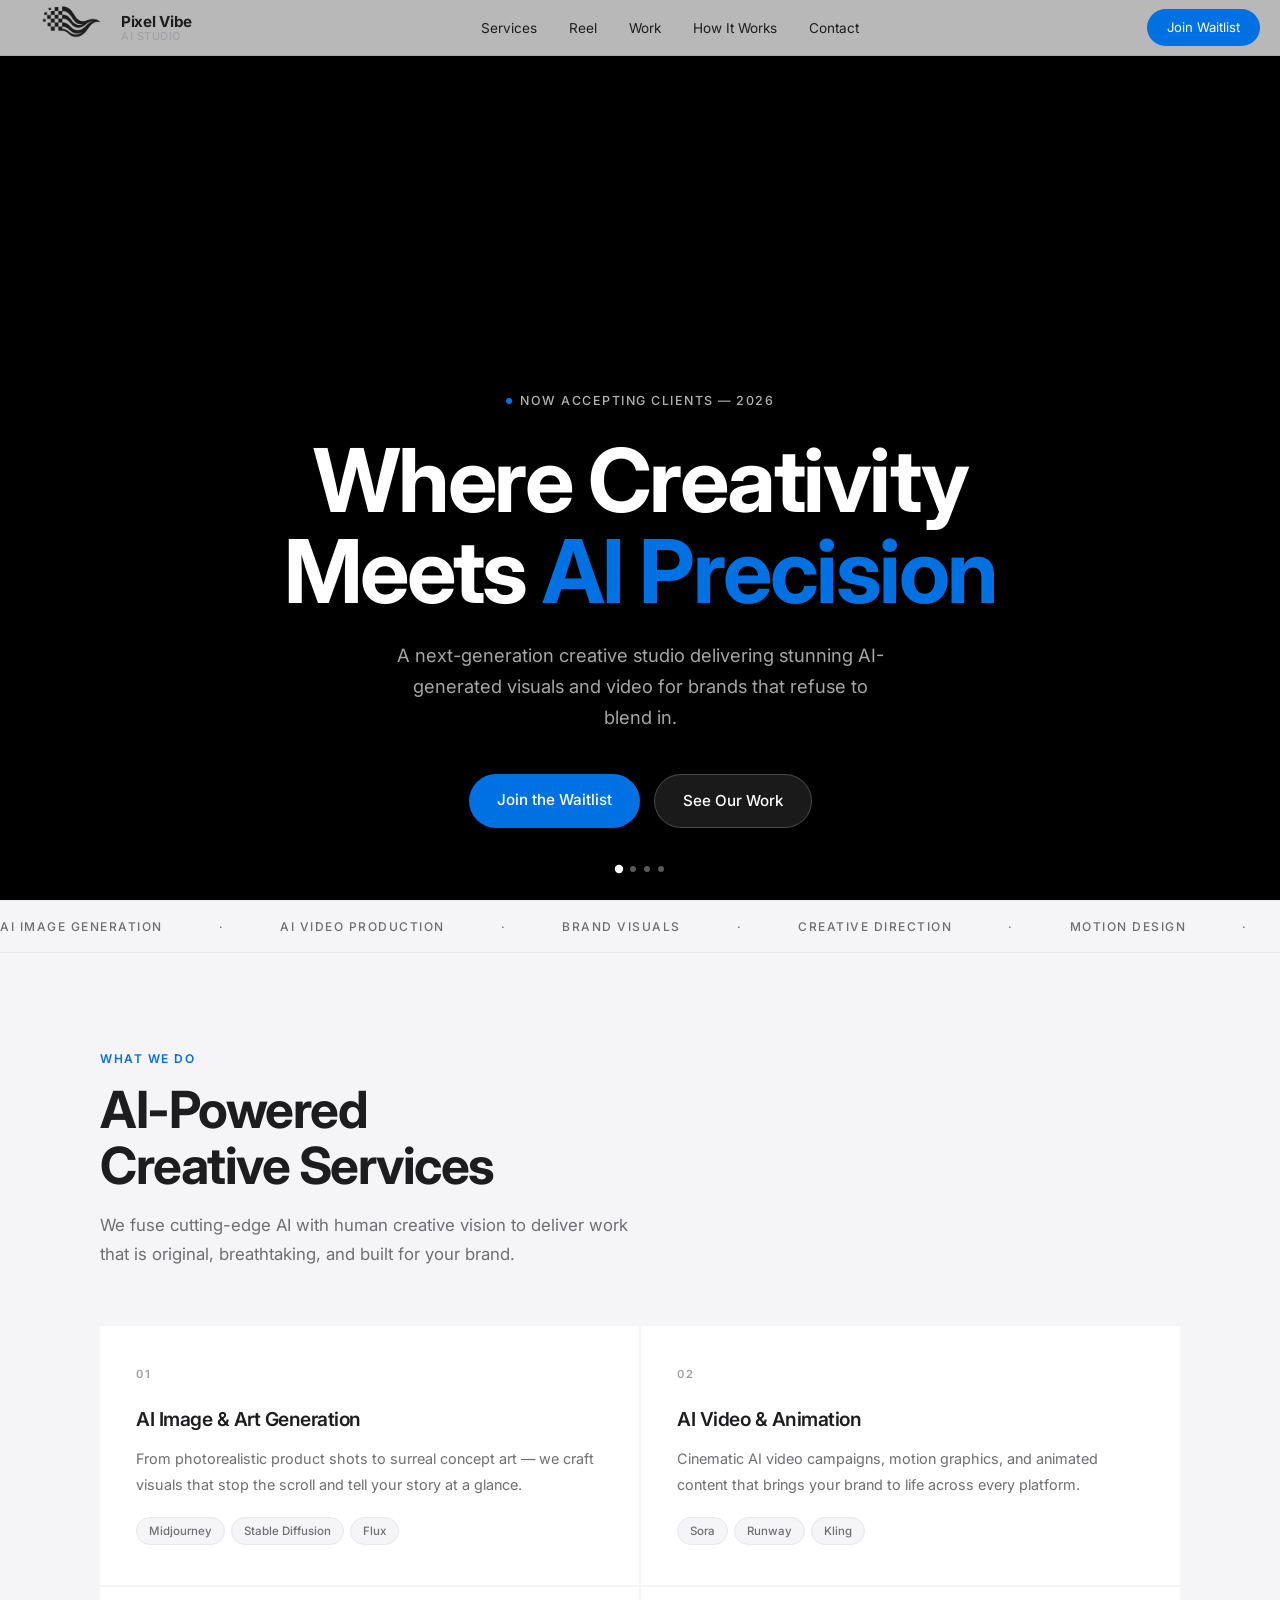
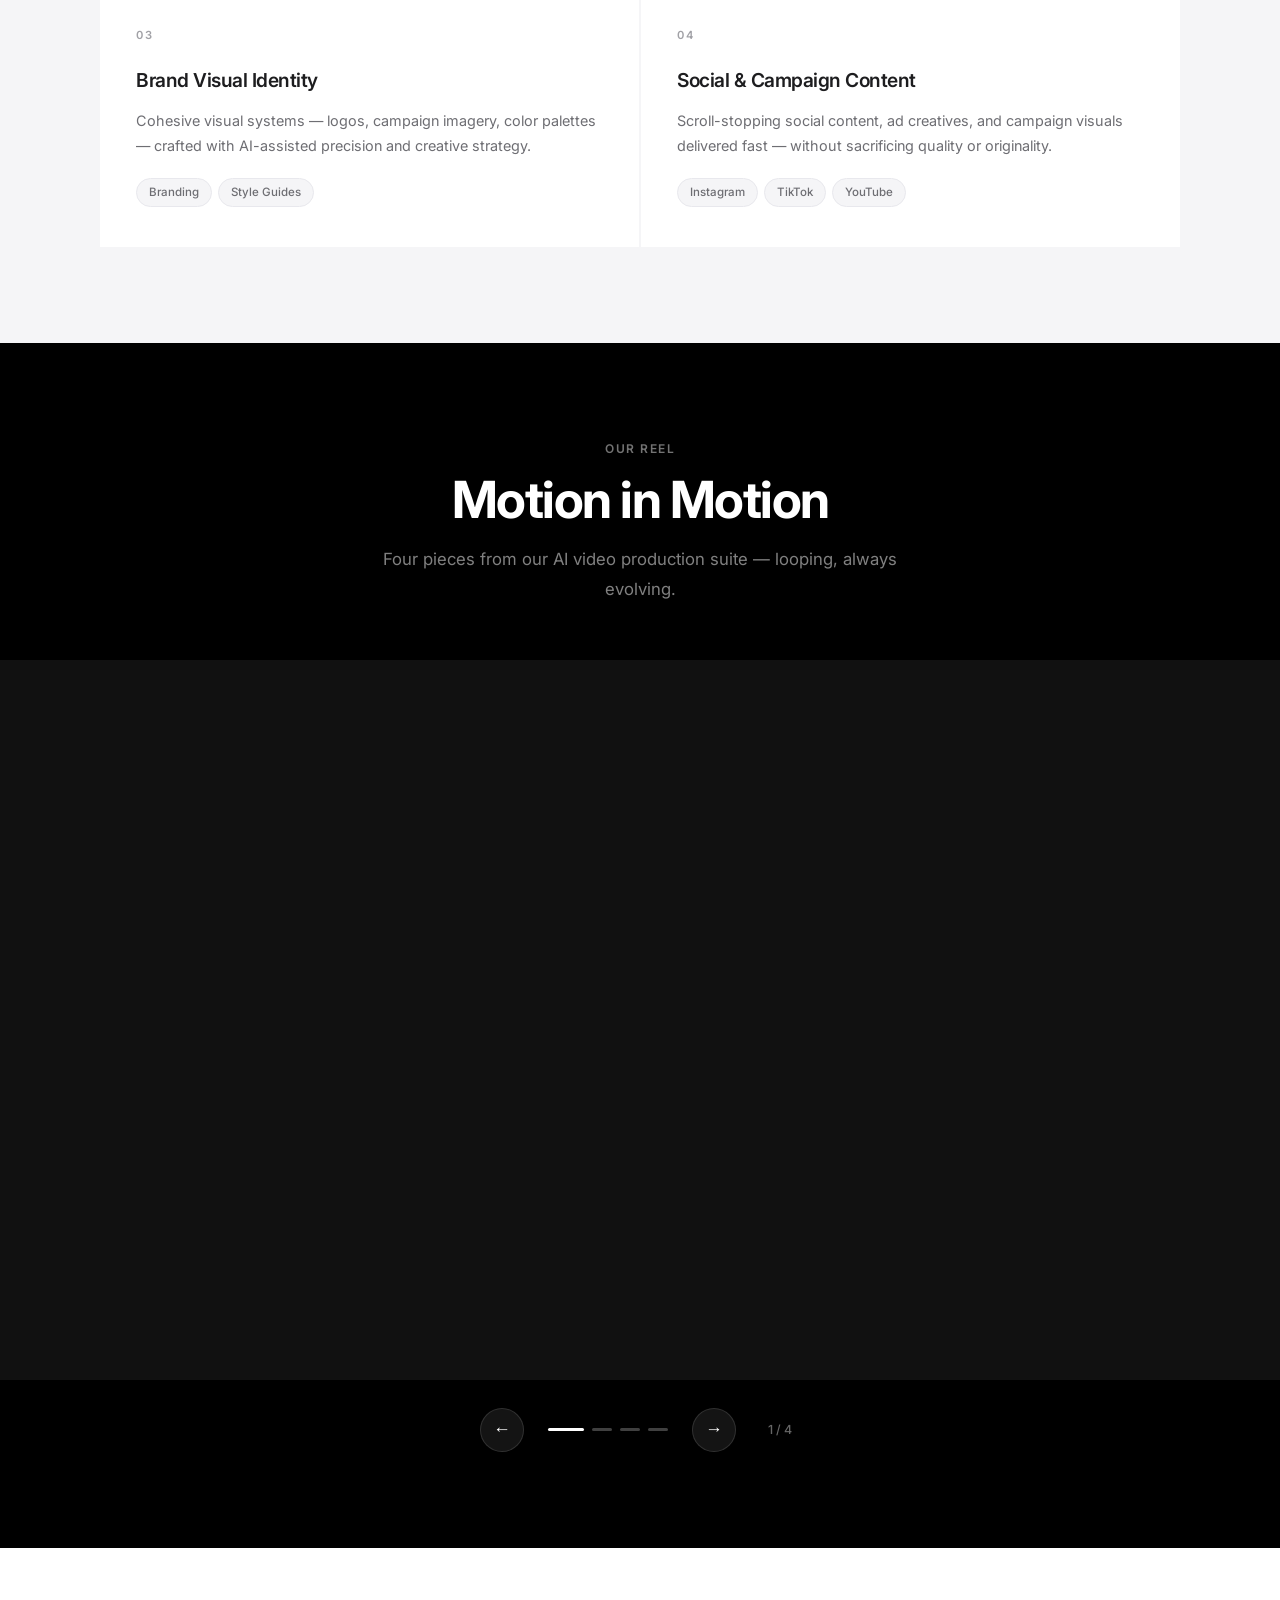
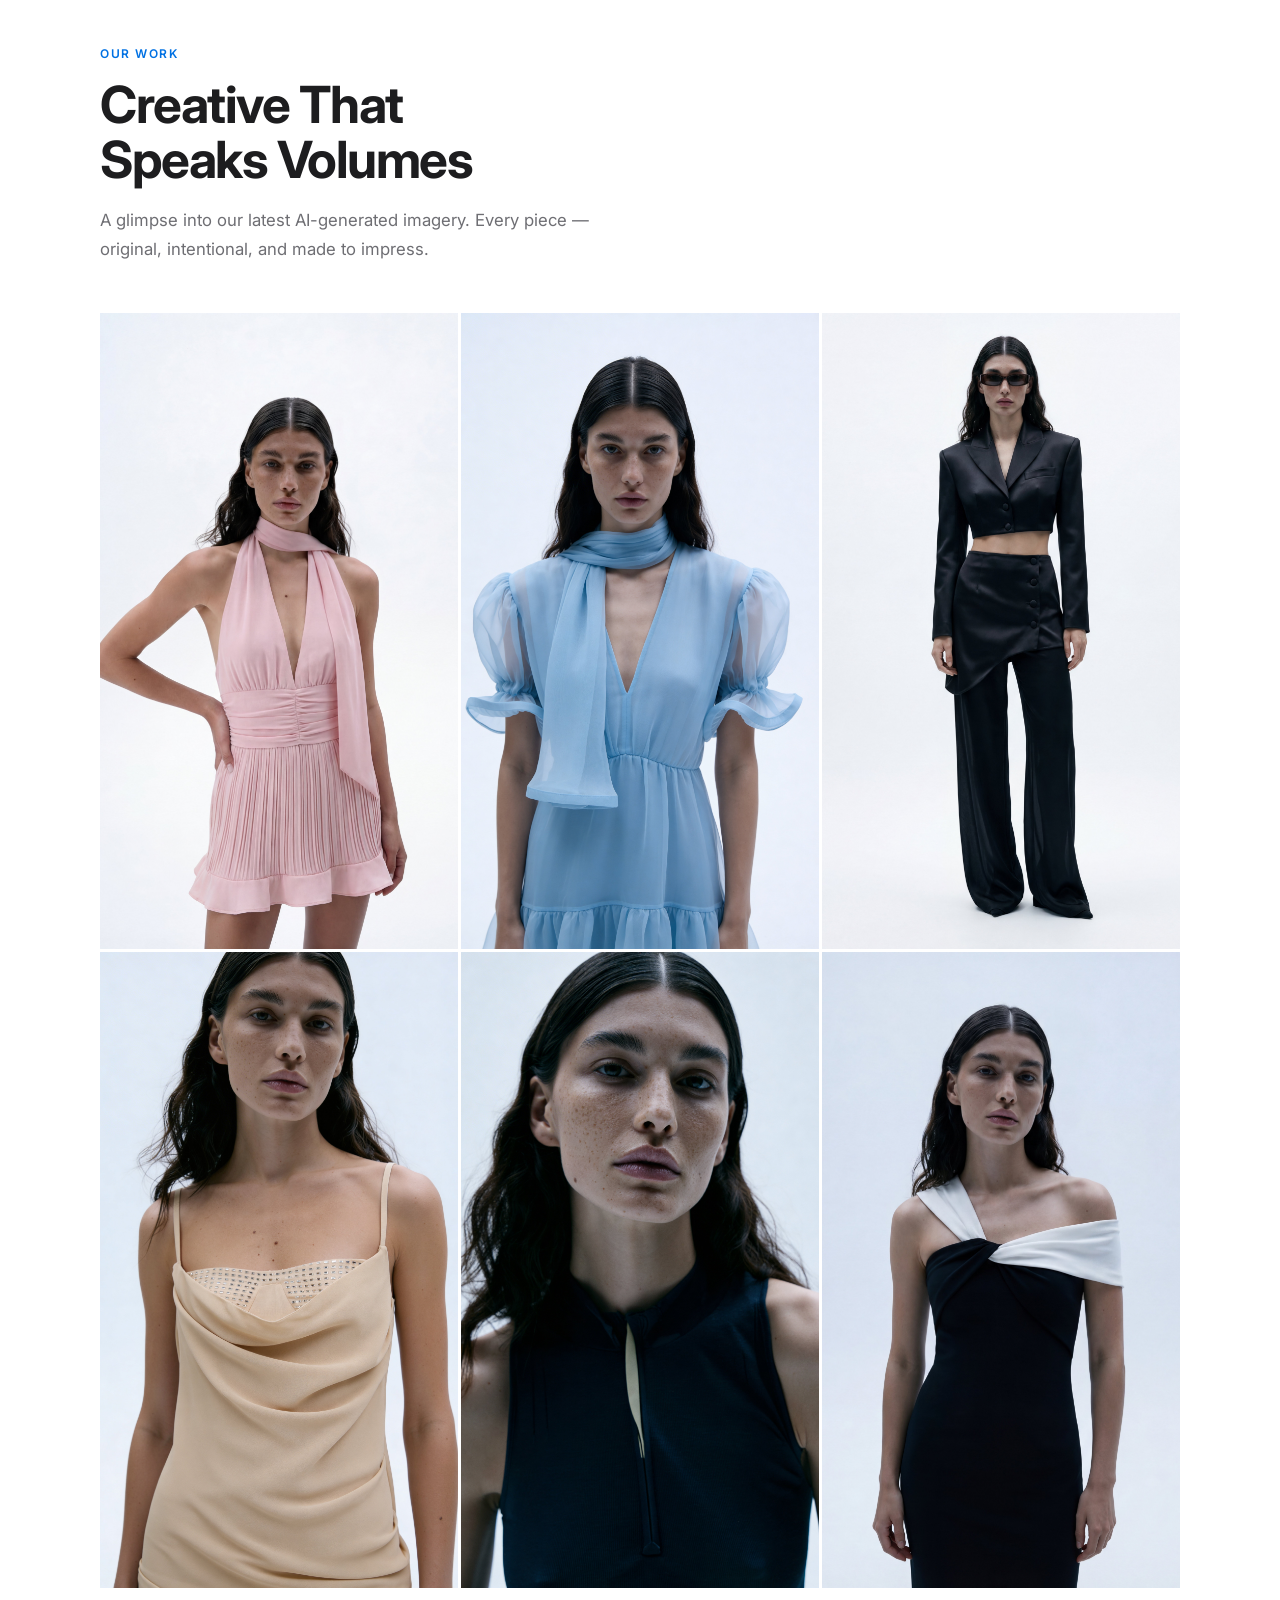
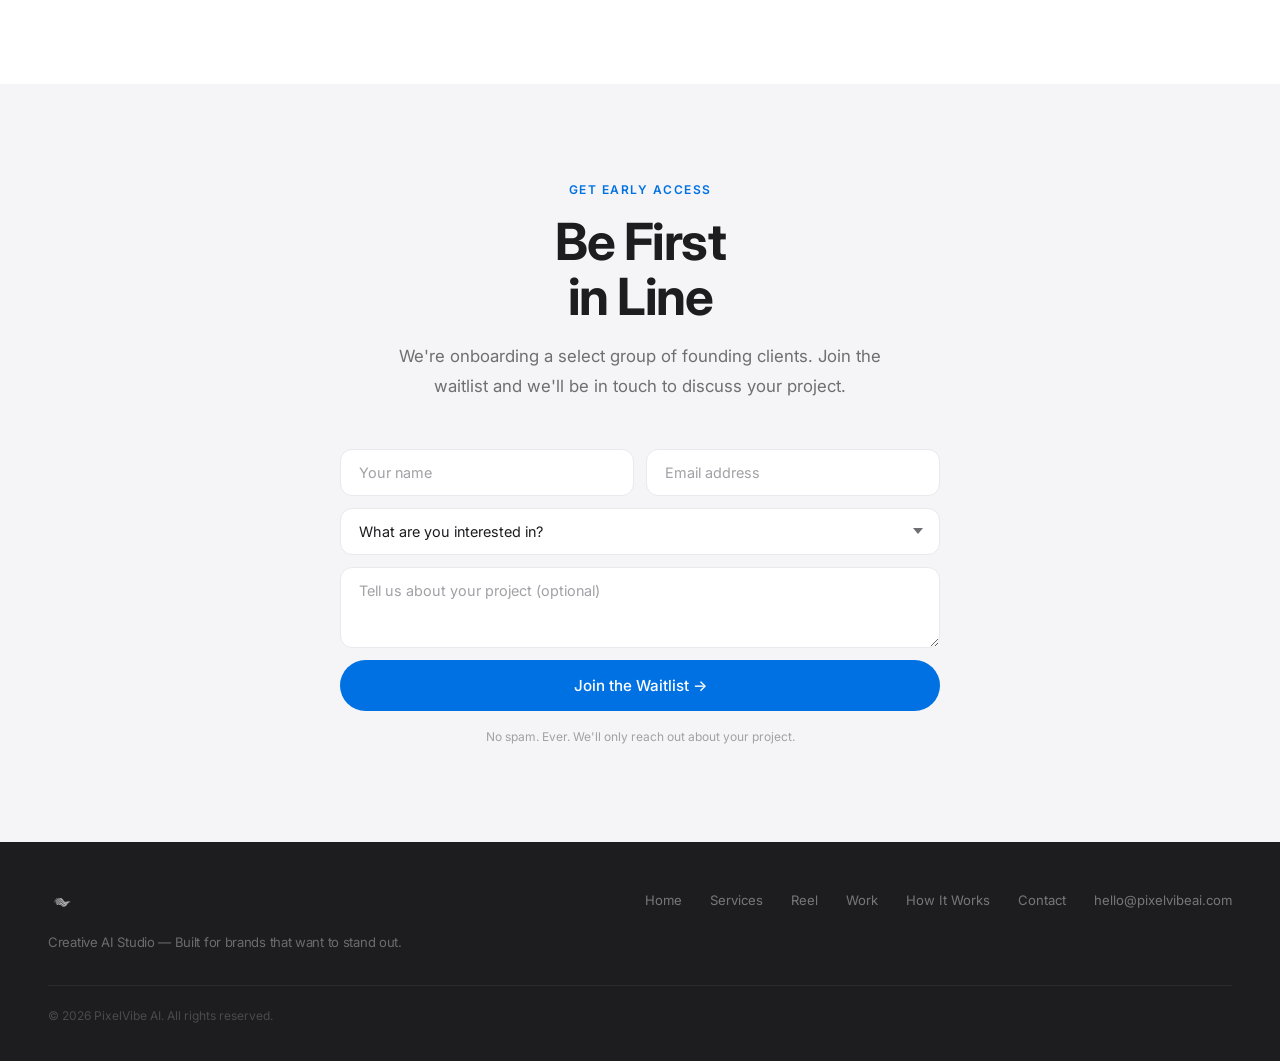
==== index.html @ 1d0b80ac "big update" ====
<!DOCTYPE html>
<html lang="en">

<head>
  <meta charset="UTF-8" />
  <meta name="viewport" content="width=device-width, initial-scale=1.0" />
  <title>PixelVibe AI — Creative AI Studio</title>
  <meta name="description"
    content="PixelVibe AI is a creative studio crafting stunning AI-generated images, art, and video for brands that want to stand out." />
  <link rel="preconnect" href="https://fonts.googleapis.com" />
  <link
    href="https://fonts.googleapis.com/css2?family=Inter:ital,opsz,wght@0,14..32,100..900;1,14..32,100..900&display=swap"
    rel="stylesheet" />
  <link rel="stylesheet" href="style.css" />
</head>

<body>

  <!-- ─── NAV ─── -->
  <nav>
    <a href="index.html" class="nav-logo">
      <img src="assets/logoPixel2.png" alt="PixelVibe AI" class="nav-logo-img" />
      <div class="nav-logo-text">
        <span class="nav-logo-name">Pixel Vibe</span>
        <span class="nav-logo-sub">AI Studio</span>
      </div>
    </a>
    <ul class="nav-links">
      <li><a href="#services">Services</a></li>
      <li><a href="#reel">Reel</a></li>
      <li><a href="#gallery">Work</a></li>
      <li><a href="workflow.html">How It Works</a></li>
      <li><a href="#contact">Contact</a></li>
    </ul>
    <a href="#contact" class="nav-cta">Join Waitlist</a>
  </nav>

  <!-- ─── HERO with video carousel ─── -->
  <section id="hero">
    <div class="hero-carousel" id="heroCarousel">
      <div class="hc-slide active" data-index="0">
        <video autoplay muted loop playsinline>
          <source src="assets/hero-bg.mp4" type="video/mp4">
        </video>
      </div>
      <div class="hc-slide" data-index="1">
        <video muted loop playsinline>
          <source src="assets/v2.mp4" type="video/mp4">
        </video>
      </div>
      <div class="hc-slide" data-index="2">
        <video muted loop playsinline>
          <source src="assets/v3.mp4" type="video/mp4">
        </video>
      </div>
      <div class="hc-slide" data-index="3">
        <video muted loop playsinline>
          <source src="assets/v4.mp4" type="video/mp4">
        </video>
      </div>
    </div>
    <div class="hero-overlay"></div>

    <div class="hero-content">
      <div class="hero-eyebrow">
        <span class="dot"></span>
        Now Accepting Clients — 2026
      </div>
      <h1>Where Creativity<br>Meets <span class="accent">AI Precision</span></h1>
      <p class="hero-sub">
        A next-generation creative studio delivering
        stunning AI-generated visuals and video for brands
        that refuse to blend in.
      </p>
      <div class="hero-actions">
        <a href="#contact" class="btn-primary">Join the Waitlist</a>
        <a href="#gallery" class="btn-ghost-white">See Our Work</a>
      </div>
    </div>

    <div class="hero-dots" id="heroDots">
      <div class="hero-dot active" data-slide="0"></div>
      <div class="hero-dot" data-slide="1"></div>
      <div class="hero-dot" data-slide="2"></div>
      <div class="hero-dot" data-slide="3"></div>
    </div>
  </section>

  <!-- ─── MARQUEE ─── -->
  <div class="marquee-wrap">
    <div class="marquee-track">
      <span class="marquee-item">AI Image Generation</span>
      <span class="marquee-item">·</span>
      <span class="marquee-item">AI Video Production</span>
      <span class="marquee-item">·</span>
      <span class="marquee-item">Brand Visuals</span>
      <span class="marquee-item">·</span>
      <span class="marquee-item">Creative Direction</span>
      <span class="marquee-item">·</span>
      <span class="marquee-item">Motion Design</span>
      <span class="marquee-item">·</span>
      <span class="marquee-item">Art Direction</span>
      <span class="marquee-item">·</span>
      <span class="marquee-item">Concept Art</span>
      <span class="marquee-item">·</span>
      <span class="marquee-item">Product Renders</span>
      <span class="marquee-item">·</span>
      <!-- duplicate for seamless loop -->
      <span class="marquee-item">AI Image Generation</span>
      <span class="marquee-item">·</span>
      <span class="marquee-item">AI Video Production</span>
      <span class="marquee-item">·</span>
      <span class="marquee-item">Brand Visuals</span>
      <span class="marquee-item">·</span>
      <span class="marquee-item">Creative Direction</span>
      <span class="marquee-item">·</span>
      <span class="marquee-item">Motion Design</span>
      <span class="marquee-item">·</span>
      <span class="marquee-item">Art Direction</span>
      <span class="marquee-item">·</span>
      <span class="marquee-item">Concept Art</span>
      <span class="marquee-item">·</span>
      <span class="marquee-item">Product Renders</span>
      <span class="marquee-item">·</span>
    </div>
  </div>

  <!-- ─── SERVICES ─── -->
  <section id="services">
    <div class="container">
      <div class="services-header fade-up">
        <span class="section-eyebrow">What We Do</span>
        <h2 class="section-title">AI-Powered<br>Creative Services</h2>
        <p class="section-sub">
          We fuse cutting-edge AI with human creative vision to deliver
          work that is original, breathtaking, and built for your brand.
        </p>
      </div>

      <div class="services-grid">
        <div class="service-card fade-up">
          <span class="service-num">01</span>
          <h3>AI Image &amp; Art Generation</h3>
          <p>From photorealistic product shots to surreal concept art — we craft visuals that stop the scroll and tell
            your story at a glance.</p>
          <div class="service-tools">
            <span class="service-tool-tag">Midjourney</span>
            <span class="service-tool-tag">Stable Diffusion</span>
            <span class="service-tool-tag">Flux</span>
          </div>
        </div>

        <div class="service-card fade-up">
          <span class="service-num">02</span>
          <h3>AI Video &amp; Animation</h3>
          <p>Cinematic AI video campaigns, motion graphics, and animated content that brings your brand to life across
            every platform.</p>
          <div class="service-tools">
            <span class="service-tool-tag">Sora</span>
            <span class="service-tool-tag">Runway</span>
            <span class="service-tool-tag">Kling</span>
          </div>
        </div>

        <div class="service-card fade-up">
          <span class="service-num">03</span>
          <h3>Brand Visual Identity</h3>
          <p>Cohesive visual systems — logos, campaign imagery, color palettes — crafted with AI-assisted precision and
            creative strategy.</p>
          <div class="service-tools">
            <span class="service-tool-tag">Branding</span>
            <span class="service-tool-tag">Style Guides</span>
          </div>
        </div>

        <div class="service-card fade-up">
          <span class="service-num">04</span>
          <h3>Social &amp; Campaign Content</h3>
          <p>Scroll-stopping social content, ad creatives, and campaign visuals delivered fast — without sacrificing
            quality or originality.</p>
          <div class="service-tools">
            <span class="service-tool-tag">Instagram</span>
            <span class="service-tool-tag">TikTok</span>
            <span class="service-tool-tag">YouTube</span>
          </div>
        </div>
      </div>
    </div>
  </section>

  <!-- ─── VIDEO REEL CAROUSEL ─── -->
  <section id="reel">
    <div class="reel-header fade-up">
      <span class="section-eyebrow" style="color:rgba(255,255,255,0.45);">Our Reel</span>
      <h2 class="section-title">Motion in Motion</h2>
      <p class="section-sub">Four pieces from our AI video production suite — looping, always evolving.</p>
    </div>

    <div class="reel-carousel" id="reelCarousel">
      <div class="reel-slide active" data-index="0">
        <video id="rv0" autoplay muted loop playsinline>
          <source src="assets/hero-bg.mp4" type="video/mp4">
        </video>
      </div>
      <div class="reel-slide" data-index="1">
        <video id="rv1" muted loop playsinline>
          <source src="assets/v2.mp4" type="video/mp4">
        </video>
      </div>
      <div class="reel-slide" data-index="2">
        <video id="rv2" muted loop playsinline>
          <source src="assets/v3.mp4" type="video/mp4">
        </video>
      </div>
      <div class="reel-slide" data-index="3">
        <video id="rv3" muted loop playsinline>
          <source src="assets/v4.mp4" type="video/mp4">
        </video>
      </div>
    </div>

    <div class="reel-controls">
      <button class="reel-btn" id="reelPrev" aria-label="Previous">&#8592;</button>
      <div class="reel-dots" id="reelDots">
        <div class="reel-dot active" data-slide="0"></div>
        <div class="reel-dot" data-slide="1"></div>
        <div class="reel-dot" data-slide="2"></div>
        <div class="reel-dot" data-slide="3"></div>
      </div>
      <button class="reel-btn" id="reelNext" aria-label="Next">&#8594;</button>
      <span class="reel-counter" id="reelCounter">1 / 4</span>
    </div>
  </section>

  <!-- ─── GALLERY ─── -->
  <section id="gallery">
    <div class="container">
      <div class="gallery-header fade-up">
        <span class="section-eyebrow">Our Work</span>
        <h2 class="section-title">Creative That<br>Speaks Volumes</h2>
        <p class="section-sub">
          A glimpse into our latest AI-generated imagery. Every piece —
          original, intentional, and made to impress.
        </p>
      </div>

      <div class="gallery-grid">
        <div class="gallery-item fade-up" onclick="openLightbox('assets/m11.jpg')">
          <img src="assets/m11.jpg" alt="AI Generated Visual 1" loading="lazy" />
          <div class="gallery-item-overlay">
            <span class="gallery-item-label">AI Visual — Series I</span>
          </div>
        </div>
        <div class="gallery-item fade-up" onclick="openLightbox('assets/m21.jpg')">
          <img src="assets/m21.jpg" alt="AI Generated Visual 2" loading="lazy" />
          <div class="gallery-item-overlay">
            <span class="gallery-item-label">AI Visual — Series II</span>
          </div>
        </div>
        <div class="gallery-item fade-up" onclick="openLightbox('assets/m31.jpg')">
          <img src="assets/m31.jpg" alt="AI Generated Visual 3" loading="lazy" />
          <div class="gallery-item-overlay">
            <span class="gallery-item-label">AI Visual — Series III</span>
          </div>
        </div>
        <div class="gallery-item fade-up" onclick="openLightbox('assets/m41.jpg')">
          <img src="assets/m41.jpg" alt="AI Generated Visual 4" loading="lazy" />
          <div class="gallery-item-overlay">
            <span class="gallery-item-label">AI Visual — Series IV</span>
          </div>
        </div>
        <div class="gallery-item fade-up" onclick="openLightbox('assets/m51.jpg')">
          <img src="assets/m51.jpg" alt="AI Generated Visual 5" loading="lazy" />
          <div class="gallery-item-overlay">
            <span class="gallery-item-label">AI Visual — Series V</span>
          </div>
        </div>
        <div class="gallery-item fade-up" onclick="openLightbox('assets/m61.jpg')">
          <img src="assets/m61.jpg" alt="AI Generated Visual 6" loading="lazy" />
          <div class="gallery-item-overlay">
            <span class="gallery-item-label">AI Visual — Series VI</span>
          </div>
        </div>
      </div>
    </div>
  </section>

  <!-- ─── CONTACT ─── -->
  <section id="contact">
    <div class="container">
      <div class="contact-inner">
        <span class="section-eyebrow">Get Early Access</span>
        <h2 class="section-title">Be First<br>in Line</h2>
        <p class="section-sub">
          We're onboarding a select group of founding clients.
          Join the waitlist and we'll be in touch to discuss your project.
        </p>

        <form class="waitlist-form" id="waitlistForm" action="https://formspree.io/f/xgolbykl" method="POST">
          <!-- Honeypot spam protection — hidden from real users -->
          <input type="text" name="_gotcha" style="display:none" tabindex="-1" autocomplete="off" />
          <div class="form-row">
            <input class="form-field" type="text" name="name" placeholder="Your name" required />
            <input class="form-field" type="email" name="email" placeholder="Email address" required />
          </div>
          <select class="form-field form-select" name="service">
            <option value="" disabled selected>What are you interested in?</option>
            <option value="images">AI Image &amp; Art Generation</option>
            <option value="video">AI Video &amp; Animation</option>
            <option value="branding">Brand Visual Identity</option>
            <option value="social">Social &amp; Campaign Content</option>
            <option value="all">All of the above</option>
          </select>
          <textarea class="form-field" name="message" rows="3"
            placeholder="Tell us about your project (optional)"></textarea>
          <button type="submit" class="btn-submit" id="submitBtn">Join the Waitlist →</button>
          <p class="form-note">No spam. Ever. We'll only reach out about your project.</p>
        </form>

        <div class="success-msg" id="successMsg">
          You're on the list. We'll be in touch very soon.
        </div>
      </div>
    </div>
  </section>

  <!-- ─── FOOTER ─── -->
  <footer>
    <div class="footer-top">
      <div class="footer-brand">
        <img src="assets/logoPixel2.png" alt="PixelVibe AI" class="footer-logo-img" />
        <p>Creative AI Studio — Built for brands that want to stand out.</p>
      </div>
      <div class="footer-links">
        <a href="#hero">Home</a>
        <a href="#services">Services</a>
        <a href="#reel">Reel</a>
        <a href="#gallery">Work</a>
        <a href="workflow.html">How It Works</a>
        <a href="#contact">Contact</a>
        <a href="mailto:hello@pixelvibeai.com">hello@pixelvibeai.com</a>
      </div>
    </div>
    <div class="footer-bottom">© 2026 PixelVibe AI. All rights reserved.</div>
  </footer>

  <!-- ─── LIGHTBOX ─── -->
  <div class="lightbox" id="lightbox" onclick="closeLightbox()">
    <button class="lightbox-close" onclick="closeLightbox()">×</button>
    <img id="lightboxImg" src="" alt="" />
  </div>

  <script>
    /* ─── HERO CAROUSEL ─── */
    const heroSlides = document.querySelectorAll('.hc-slide');
    const heroDots = document.querySelectorAll('.hero-dot');
    let heroIdx = 0;
    let heroTimer;

    function goHeroSlide(idx) {
      const oldVid = heroSlides[heroIdx].querySelector('video');
      if (oldVid) oldVid.pause();
      heroSlides[heroIdx].classList.remove('active');
      heroDots[heroIdx].classList.remove('active');

      heroIdx = (idx + heroSlides.length) % heroSlides.length;

      heroSlides[heroIdx].classList.add('active');
      heroDots[heroIdx].classList.add('active');

      const newVid = heroSlides[heroIdx].querySelector('video');
      if (newVid) { newVid.currentTime = 0; newVid.play(); }
    }

    heroDots.forEach(dot => {
      dot.addEventListener('click', () => {
        clearInterval(heroTimer);
        goHeroSlide(parseInt(dot.dataset.slide));
        heroTimer = setInterval(() => goHeroSlide(heroIdx + 1), 6000);
      });
    });

    heroTimer = setInterval(() => goHeroSlide(heroIdx + 1), 6000);

    /* ─── REEL CAROUSEL ─── */
    const reelSlides = document.querySelectorAll('.reel-slide');
    const reelDots = document.querySelectorAll('.reel-dot');
    const reelCounter = document.getElementById('reelCounter');
    let reelIdx = 0;

    function goReelSlide(idx) {
      const oldVid = reelSlides[reelIdx].querySelector('video');
      if (oldVid) oldVid.pause();
      reelSlides[reelIdx].classList.remove('active');
      reelDots[reelIdx].classList.remove('active');

      reelIdx = (idx + reelSlides.length) % reelSlides.length;

      reelSlides[reelIdx].classList.add('active');
      reelDots[reelIdx].classList.add('active');
      reelCounter.textContent = `${reelIdx + 1} / ${reelSlides.length}`;

      const newVid = reelSlides[reelIdx].querySelector('video');
      if (newVid) { newVid.currentTime = 0; newVid.play(); }
    }

    document.getElementById('reelPrev').addEventListener('click', () => goReelSlide(reelIdx - 1));
    document.getElementById('reelNext').addEventListener('click', () => goReelSlide(reelIdx + 1));
    reelDots.forEach(dot => dot.addEventListener('click', () => goReelSlide(parseInt(dot.dataset.slide))));
    setInterval(() => goReelSlide(reelIdx + 1), 7000);

    /* ─── LIGHTBOX ─── */
    function openLightbox(src) {
      document.getElementById('lightboxImg').src = src;
      document.getElementById('lightbox').classList.add('open');
      document.body.style.overflow = 'hidden';
    }

    function closeLightbox() {
      document.getElementById('lightbox').classList.remove('open');
      document.body.style.overflow = '';
    }

    document.addEventListener('keydown', e => { if (e.key === 'Escape') closeLightbox(); });

    /* ─── FORM — Formspree AJAX submission ─── */
    const waitlistForm = document.getElementById('waitlistForm');
    const submitBtn = document.getElementById('submitBtn');
    const successMsg = document.getElementById('successMsg');

    waitlistForm.addEventListener('submit', async function (e) {
      e.preventDefault();
      submitBtn.disabled = true;
      submitBtn.textContent = 'Sending…';

      try {
        const response = await fetch(waitlistForm.action, {
          method: 'POST',
          body: new FormData(waitlistForm),
          headers: { 'Accept': 'application/json' }
        });

        if (response.ok) {
          waitlistForm.style.display = 'none';
          successMsg.style.display = 'block';
        } else {
          const data = await response.json();
          const errMsg = data?.errors?.map(e => e.message).join(', ') || 'Something went wrong. Please try again.';
          submitBtn.disabled = false;
          submitBtn.textContent = 'Join the Waitlist →';
          alert(errMsg);
        }
      } catch (_) {
        submitBtn.disabled = false;
        submitBtn.textContent = 'Join the Waitlist →';
        alert('Network error — please check your connection and try again.');
      }
    });

    /* ─── FADE-IN ON SCROLL ─── */
    const observer = new IntersectionObserver(entries => {
      entries.forEach(entry => {
        if (entry.isIntersecting) {
          entry.target.classList.add('visible');
          observer.unobserve(entry.target);
        }
      });
    }, { threshold: 0.1 });

    document.querySelectorAll('.fade-up').forEach((el, i) => {
      el.style.transitionDelay = `${(i % 4) * 80}ms`;
      observer.observe(el);
    });
  </script>

</body>

</html>
---- style.css ----
/* ─────────────────────────────────────────
   PixelVibe AI — Shared Stylesheet
   style.css
───────────────────────────────────────── */

*,
*::before,
*::after {
  box-sizing: border-box;
  margin: 0;
  padding: 0;
}

:root {
  --black: #000000;
  --white: #ffffff;
  --gray-50: #f5f5f7;
  --gray-100: #e8e8ed;
  --gray-300: #a1a1a6;
  --gray-500: #6e6e73;
  --gray-700: #1d1d1f;
  --accent: #0071e3;
  --accent-hover: #0077ed;
  --radius: 18px;
  --radius-sm: 12px;
}

html {
  scroll-behavior: smooth;
}

body {
  font-family: 'Inter', -apple-system, BlinkMacSystemFont,
    'SF Pro Display', 'Helvetica Neue', sans-serif;
  background: var(--white);
  color: var(--gray-700);
  line-height: 1.6;
  -webkit-font-smoothing: antialiased;
  -moz-osx-font-smoothing: grayscale;
}

/* ─── TYPOGRAPHY UTILITIES ─── */
.section-eyebrow {
  font-size: 0.75rem;
  font-weight: 600;
  letter-spacing: 1.5px;
  text-transform: uppercase;
  color: var(--accent);
  display: block;
  margin-bottom: 14px;
}

.section-title {
  font-size: clamp(2rem, 4vw, 3.2rem);
  font-weight: 700;
  letter-spacing: -1.5px;
  line-height: 1.08;
  color: var(--gray-700);
  margin-bottom: 18px;
}

.section-sub {
  font-size: 1.05rem;
  color: var(--gray-500);
  max-width: 540px;
  line-height: 1.75;
  font-weight: 400;
}

/* ─── LAYOUT ─── */
.container {
  max-width: 1080px;
  margin: 0 auto;
}

section {
  padding: 96px 24px;
}

/* ─── BUTTONS ─── */
.btn-primary {
  background: var(--accent);
  color: #fff;
  padding: 14px 28px;
  border-radius: 980px;
  font-size: 0.95rem;
  font-weight: 500;
  text-decoration: none;
  display: inline-block;
  transition: background 0.2s, transform 0.2s;
}

.btn-primary:hover {
  background: var(--accent-hover);
  transform: scale(1.02);
}

.btn-ghost-white {
  background: rgba(255, 255, 255, 0.1);
  color: #fff;
  padding: 14px 28px;
  border-radius: 980px;
  font-size: 0.95rem;
  font-weight: 500;
  text-decoration: none;
  border: 1px solid rgba(255, 255, 255, 0.2);
  transition: background 0.2s, border-color 0.2s;
  backdrop-filter: blur(8px);
}

.btn-ghost-white:hover {
  background: rgba(255, 255, 255, 0.18);
  border-color: rgba(255, 255, 255, 0.4);
}

/* ─── FADE-UP ANIMATION ─── */
.fade-up {
  opacity: 0;
  transform: translateY(28px);
  transition: opacity 0.7s ease, transform 0.7s ease;
}

.fade-up.visible {
  opacity: 1;
  transform: translateY(0);
}

/* ════════════════════════════════════
   NAV
════════════════════════════════════ */
nav {
  position: fixed;
  top: 0;
  left: 0;
  right: 0;
  z-index: 200;
  display: flex;
  align-items: center;
  justify-content: space-between;
  padding: 0 20px;
  height: 56px;
  background: rgba(255, 255, 255, 0.72);
  backdrop-filter: saturate(180%) blur(20px);
  -webkit-backdrop-filter: saturate(180%) blur(20px);
  border-bottom: 1px solid rgba(0, 0, 0, 0.08);
  transition: background 0.3s;
}

.nav-logo {
  display: flex;
  align-items: center;
  gap: 1px;
  text-decoration: none;
  flex-shrink: 0;
}

.nav-logo-img {
  height: 100px;
  width: auto;
  display: block;
}

.nav-logo-text {
  display: flex;
  flex-direction: column;
  line-height: 1.15;
}

.nav-logo-name {
  font-size: 0.95rem;
  font-weight: 700;
  color: var(--gray-700);
  letter-spacing: -0.3px;
}

.nav-logo-sub {
  font-size: 0.68rem;
  font-weight: 500;
  color: var(--gray-300);
  letter-spacing: 0.5px;
  text-transform: uppercase;
}

.nav-links {
  display: flex;
  align-items: center;
  gap: 32px;
  list-style: none;
}

.nav-links a {
  text-decoration: none;
  color: var(--gray-700);
  font-size: 0.85rem;
  font-weight: 400;
  transition: color 0.2s;
}

.nav-links a:hover,
.nav-links a.active {
  color: var(--accent);
}

.nav-cta {
  background: var(--accent);
  color: #fff;
  padding: 8px 20px;
  border-radius: 980px;
  font-size: 0.82rem;
  font-weight: 400;
  text-decoration: none;
  transition: background 0.2s;
  flex-shrink: 0;
}

.nav-cta:hover {
  background: var(--accent-hover);
}

@media (max-width: 680px) {
  nav {
    padding: 0 20px;
  }

  .nav-links {
    display: none;
  }
}

/* ════════════════════════════════════
   MARQUEE STRIP
════════════════════════════════════ */
.marquee-wrap {
  overflow: hidden;
  background: var(--gray-50);
  border-top: 1px solid var(--gray-100);
  border-bottom: 1px solid var(--gray-100);
  padding: 16px 0;
}

.marquee-track {
  display: flex;
  gap: 56px;
  animation: marquee 24s linear infinite;
  width: max-content;
}

@keyframes marquee {
  from {
    transform: translateX(0);
  }

  to {
    transform: translateX(-50%);
  }
}

.marquee-item {
  font-size: 0.75rem;
  font-weight: 500;
  color: var(--gray-500);
  white-space: nowrap;
  text-transform: uppercase;
  letter-spacing: 1.5px;
}

/* ════════════════════════════════════
   HERO (index.html)
════════════════════════════════════ */
#hero {
  min-height: 100vh;
  background: var(--black);
  display: flex;
  flex-direction: column;
  align-items: center;
  justify-content: flex-end;
  text-align: center;
  padding: 0 24px 72px;
  position: relative;
  overflow: hidden;
}

.hero-carousel {
  position: absolute;
  inset: 0;
  z-index: 0;
}

.hero-carousel .hc-slide {
  position: absolute;
  inset: 0;
  opacity: 0;
  transition: opacity 1.2s ease;
}

.hero-carousel .hc-slide.active {
  opacity: 1;
}

.hero-carousel video {
  width: 100%;
  height: 100%;
  object-fit: cover;
  display: block;
}

.hero-overlay {
  position: absolute;
  inset: 0;
  background: linear-gradient(to bottom,
      rgba(0, 0, 0, 0.15) 0%,
      rgba(0, 0, 0, 0.05) 40%,
      rgba(0, 0, 0, 0.70) 100%);
  z-index: 1;
}

.hero-content {
  position: relative;
  z-index: 2;
  max-width: 820px;
  margin: 0 auto;
}

.hero-eyebrow {
  display: inline-flex;
  align-items: center;
  gap: 8px;
  font-size: 0.78rem;
  font-weight: 500;
  color: rgba(255, 255, 255, 0.7);
  letter-spacing: 1.5px;
  text-transform: uppercase;
  margin-bottom: 24px;
}

.hero-eyebrow .dot {
  width: 6px;
  height: 6px;
  border-radius: 50%;
  background: var(--accent);
  display: block;
  animation: blink 2s ease infinite;
}

@keyframes blink {

  0%,
  100% {
    opacity: 1;
  }

  50% {
    opacity: 0.3;
  }
}

#hero h1 {
  font-size: clamp(2.8rem, 7vw, 5.5rem);
  font-weight: 700;
  letter-spacing: -2.5px;
  line-height: 1.04;
  color: var(--white);
  margin-bottom: 22px;
}

#hero h1 .accent {
  color: var(--accent);
}

.hero-sub {
  font-size: 1.15rem;
  color: rgba(255, 255, 255, 0.65);
  max-width: 500px;
  margin: 0 auto 40px;
  font-weight: 400;
  line-height: 1.7;
}

.hero-actions {
  display: flex;
  gap: 14px;
  flex-wrap: wrap;
  justify-content: center;
}

/* Hero carousel dots */
.hero-dots {
  position: absolute;
  bottom: 28px;
  left: 50%;
  transform: translateX(-50%);
  display: flex;
  gap: 8px;
  z-index: 3;
}

.hero-dot {
  width: 6px;
  height: 6px;
  border-radius: 50%;
  background: rgba(255, 255, 255, 0.35);
  cursor: pointer;
  transition: background 0.3s, transform 0.3s;
}

.hero-dot.active {
  background: #fff;
  transform: scale(1.4);
}

/* ════════════════════════════════════
   SERVICES (index.html)
════════════════════════════════════ */
#services {
  background: var(--gray-50);
}

.services-header {
  margin-bottom: 56px;
}

.services-grid {
  display: grid;
  grid-template-columns: repeat(2, 1fr);
  gap: 2px;
}

@media (max-width: 640px) {
  .services-grid {
    grid-template-columns: 1fr;
  }
}

.service-card {
  background: var(--white);
  padding: 40px 36px;
  transition: background 0.2s;
}

.service-card:hover {
  background: #fcfcfd;
}

.service-num {
  font-size: 0.7rem;
  font-weight: 600;
  letter-spacing: 1.5px;
  color: var(--gray-300);
  text-transform: uppercase;
  margin-bottom: 20px;
  display: block;
}

.service-card h3 {
  font-size: 1.2rem;
  font-weight: 600;
  letter-spacing: -0.5px;
  margin-bottom: 12px;
  color: var(--gray-700);
}

.service-card p {
  font-size: 0.9rem;
  color: var(--gray-500);
  line-height: 1.75;
}

.service-tools {
  display: flex;
  flex-wrap: wrap;
  gap: 6px;
  margin-top: 20px;
}

.service-tool-tag {
  font-size: 0.72rem;
  font-weight: 500;
  color: var(--gray-500);
  background: var(--gray-50);
  border: 1px solid var(--gray-100);
  border-radius: 980px;
  padding: 4px 12px;
}

/* ════════════════════════════════════
   VIDEO REEL CAROUSEL (index.html)
════════════════════════════════════ */
#reel {
  background: var(--black);
  padding: 96px 0;
  overflow: hidden;
}

.reel-header {
  text-align: center;
  padding: 0 24px;
  margin-bottom: 56px;
}

.reel-header .section-title {
  color: var(--white);
}

.reel-header .section-sub {
  color: rgba(255, 255, 255, 0.5);
  margin: 0 auto;
}

.reel-carousel {
  position: relative;
  width: 100%;
  aspect-ratio: 16 / 9;
  max-height: 80vh;
  background: #111;
}

.reel-slide {
  position: absolute;
  inset: 0;
  opacity: 0;
  transition: opacity 1s ease;
}

.reel-slide.active {
  opacity: 1;
}

.reel-slide video {
  width: 100%;
  height: 100%;
  object-fit: cover;
}

.reel-controls {
  display: flex;
  align-items: center;
  justify-content: center;
  gap: 24px;
  margin-top: 28px;
  padding: 0 24px;
}

.reel-btn {
  width: 44px;
  height: 44px;
  border-radius: 50%;
  background: rgba(255, 255, 255, 0.08);
  border: 1px solid rgba(255, 255, 255, 0.12);
  color: #fff;
  font-size: 1.1rem;
  cursor: pointer;
  display: flex;
  align-items: center;
  justify-content: center;
  transition: background 0.2s;
}

.reel-btn:hover {
  background: rgba(255, 255, 255, 0.16);
}

.reel-dots {
  display: flex;
  gap: 8px;
}

.reel-dot {
  width: 20px;
  height: 3px;
  border-radius: 2px;
  background: rgba(255, 255, 255, 0.25);
  cursor: pointer;
  transition: background 0.3s, width 0.3s;
}

.reel-dot.active {
  background: #fff;
  width: 36px;
}

.reel-counter {
  font-size: 0.78rem;
  color: rgba(255, 255, 255, 0.4);
  font-weight: 500;
  min-width: 40px;
  text-align: center;
}

/* ════════════════════════════════════
   GALLERY (index.html)
════════════════════════════════════ */
#gallery {
  background: var(--white);
  padding: 96px 24px;
}

.gallery-header {
  margin-bottom: 48px;
}

.gallery-grid {
  display: grid;
  grid-template-columns: repeat(3, 1fr);
  gap: 3px;
}

@media (max-width: 768px) {
  .gallery-grid {
    grid-template-columns: repeat(2, 1fr);
  }
}

@media (max-width: 480px) {
  .gallery-grid {
    grid-template-columns: 1fr;
  }
}

.gallery-item {
  position: relative;
  aspect-ratio: 9 / 16;
  overflow: hidden;
  cursor: pointer;
  background: var(--gray-50);
}

.gallery-item img {
  width: 100%;
  height: 100%;
  object-fit: cover;
  display: block;
  transition: transform 0.6s cubic-bezier(0.25, 0.46, 0.45, 0.94);
}

.gallery-item:hover img {
  transform: scale(1.05);
}

.gallery-item-overlay {
  position: absolute;
  inset: 0;
  background: linear-gradient(to top, rgba(0, 0, 0, 0.55) 0%, transparent 50%);
  opacity: 0;
  transition: opacity 0.3s;
  display: flex;
  align-items: flex-end;
  padding: 20px;
}

.gallery-item:hover .gallery-item-overlay {
  opacity: 1;
}

.gallery-item-label {
  color: #fff;
  font-size: 0.82rem;
  font-weight: 500;
  letter-spacing: 0.3px;
}

/* ════════════════════════════════════
   LIGHTBOX (index.html)
════════════════════════════════════ */
.lightbox {
  display: none;
  position: fixed;
  inset: 0;
  background: rgba(0, 0, 0, 0.92);
  z-index: 999;
  align-items: center;
  justify-content: center;
}

.lightbox.open {
  display: flex;
}

.lightbox img {
  max-width: 90vw;
  max-height: 92vh;
  object-fit: contain;
  border-radius: 8px;
}

.lightbox-close {
  position: absolute;
  top: 24px;
  right: 28px;
  color: rgba(255, 255, 255, 0.6);
  font-size: 1.8rem;
  cursor: pointer;
  background: none;
  border: none;
  transition: color 0.2s;
  line-height: 1;
}

.lightbox-close:hover {
  color: #fff;
}

/* ════════════════════════════════════
   CONTACT / WAITLIST (index.html)
════════════════════════════════════ */
#contact {
  background: var(--gray-50);
  padding: 96px 24px;
}

.contact-inner {
  max-width: 600px;
  margin: 0 auto;
  text-align: center;
}

.contact-inner .section-sub {
  margin: 0 auto 48px;
}

.waitlist-form {
  display: flex;
  flex-direction: column;
  gap: 12px;
  text-align: left;
}

.form-row {
  display: flex;
  gap: 12px;
}

@media (max-width: 520px) {
  .form-row {
    flex-direction: column;
  }
}

.form-field {
  flex: 1;
  background: var(--white);
  border: 1px solid var(--gray-100);
  border-radius: var(--radius-sm);
  padding: 14px 18px;
  color: var(--gray-700);
  font-size: 0.9rem;
  font-family: inherit;
  outline: none;
  transition: border-color 0.2s, box-shadow 0.2s;
  width: 100%;
}

.form-field::placeholder {
  color: var(--gray-300);
}

.form-field:focus {
  border-color: var(--accent);
  box-shadow: 0 0 0 3px rgba(0, 113, 227, 0.12);
}

.form-select {
  appearance: none;
  background-image: url("data:image/svg+xml,%3Csvg xmlns='http://www.w3.org/2000/svg' width='10' height='6'%3E%3Cpath fill='%236e6e73' d='M5 6L0 0h10z'/%3E%3C/svg%3E");
  background-repeat: no-repeat;
  background-position: right 16px center;
  background-color: var(--white);
  cursor: pointer;
}

.btn-submit {
  background: var(--accent);
  color: #fff;
  border: none;
  padding: 16px;
  border-radius: 980px;
  font-size: 0.95rem;
  font-weight: 500;
  font-family: inherit;
  cursor: pointer;
  transition: background 0.2s, transform 0.2s;
}

.btn-submit:hover {
  background: var(--accent-hover);
  transform: scale(1.01);
}

.form-note {
  text-align: center;
  font-size: 0.75rem;
  color: var(--gray-300);
  margin-top: 4px;
}

.success-msg {
  display: none;
  background: var(--white);
  border: 1px solid var(--gray-100);
  border-radius: var(--radius);
  padding: 28px;
  text-align: center;
  color: var(--gray-700);
  font-size: 1rem;
  font-weight: 500;
}

/* ════════════════════════════════════
   FOOTER (shared)
════════════════════════════════════ */
footer {
  background: var(--gray-700);
  padding: 48px 48px 36px;
  display: flex;
  flex-direction: column;
  gap: 32px;
}

.footer-top {
  display: flex;
  justify-content: space-between;
  align-items: flex-start;
  gap: 32px;
  flex-wrap: wrap;
}

.footer-brand {
  font-size: 1rem;
  font-weight: 600;
  color: var(--white);
  letter-spacing: -0.3px;
  display: flex;
  align-items: center;
  gap: 10px;
  flex-wrap: wrap;
}

.footer-brand em {
  color: var(--accent);
  font-style: normal;
}

.footer-brand p {
  font-size: 0.82rem;
  color: rgba(255, 255, 255, 0.35);
  margin-top: 4px;
  font-weight: 400;
  width: 100%;
}

.footer-logo-img {
  height: 28px;
  width: auto;
  filter: brightness(0) invert(1);
  opacity: 0.85;
}

.footer-links {
  display: flex;
  gap: 28px;
  flex-wrap: wrap;
}

.footer-links a {
  color: rgba(255, 255, 255, 0.4);
  text-decoration: none;
  font-size: 0.82rem;
  transition: color 0.2s;
}

.footer-links a:hover {
  color: #fff;
}

.footer-bottom {
  border-top: 1px solid rgba(255, 255, 255, 0.06);
  padding-top: 20px;
  font-size: 0.75rem;
  color: rgba(255, 255, 255, 0.2);
}

/* ════════════════════════════════════
   WORKFLOW PAGE — page hero
════════════════════════════════════ */
.page-hero {
  padding: 140px 24px 80px;
  text-align: center;
  background: var(--black);
  position: relative;
  overflow: hidden;
}

.page-hero::before {
  content: '';
  position: absolute;
  inset: 0;
  background: radial-gradient(ellipse 60% 60% at 50% 100%, rgba(0, 113, 227, 0.15) 0%, transparent 70%);
  pointer-events: none;
}

.page-hero-eyebrow {
  display: inline-block;
  font-size: 0.75rem;
  font-weight: 600;
  letter-spacing: 1.5px;
  text-transform: uppercase;
  color: rgba(255, 255, 255, 0.45);
  margin-bottom: 20px;
}

.page-hero h1 {
  font-size: clamp(2.8rem, 6vw, 5rem);
  font-weight: 700;
  letter-spacing: -2.5px;
  line-height: 1.04;
  color: var(--white);
  margin-bottom: 20px;
}

.page-hero h1 em {
  color: var(--accent);
  font-style: normal;
}

.page-hero p {
  font-size: 1.1rem;
  color: rgba(255, 255, 255, 0.55);
  max-width: 480px;
  margin: 0 auto;
  font-weight: 400;
  line-height: 1.75;
}

/* ════════════════════════════════════
   WORKFLOW PAGE — process steps
════════════════════════════════════ */
#process {
  background: var(--white);
}

.steps-list {
  display: flex;
  flex-direction: column;
  gap: 0;
}

.step {
  display: grid;
  grid-template-columns: 80px 1fr;
  gap: 0 40px;
  padding: 48px 0;
  border-bottom: 1px solid var(--gray-100);
  align-items: start;
}

.step:last-child {
  border-bottom: none;
}

.step-num {
  font-size: 3.5rem;
  font-weight: 700;
  letter-spacing: -3px;
  color: var(--gray-100);
  line-height: 1;
  user-select: none;
  padding-top: 4px;
}

.step-tag {
  display: inline-block;
  font-size: 0.7rem;
  font-weight: 600;
  letter-spacing: 1.2px;
  text-transform: uppercase;
  color: var(--accent);
  margin-bottom: 10px;
}

.step h3 {
  font-size: 1.5rem;
  font-weight: 600;
  letter-spacing: -0.5px;
  color: var(--gray-700);
  margin-bottom: 14px;
}

.step p {
  font-size: 0.95rem;
  color: var(--gray-500);
  line-height: 1.8;
  max-width: 580px;
  margin-bottom: 20px;
}

.step-pills {
  display: flex;
  flex-wrap: wrap;
  gap: 8px;
}

.step-pill {
  font-size: 0.75rem;
  font-weight: 500;
  color: var(--gray-500);
  background: var(--gray-50);
  border: 1px solid var(--gray-100);
  border-radius: 980px;
  padding: 5px 14px;
}

@media (max-width: 600px) {
  .step {
    grid-template-columns: 48px 1fr;
    gap: 0 20px;
  }

  .step-num {
    font-size: 2.5rem;
  }
}

/* ════════════════════════════════════
   WORKFLOW PAGE — apart section
════════════════════════════════════ */
#apart {
  background: var(--gray-50);
}

.apart-grid {
  display: grid;
  grid-template-columns: repeat(3, 1fr);
  gap: 2px;
}

@media (max-width: 768px) {
  .apart-grid {
    grid-template-columns: 1fr;
  }
}

.apart-card {
  background: var(--white);
  padding: 40px 32px;
}

.apart-icon {
  font-size: 1.6rem;
  margin-bottom: 20px;
  display: block;
}

.apart-card h3 {
  font-size: 1.1rem;
  font-weight: 600;
  letter-spacing: -0.3px;
  margin-bottom: 10px;
}

.apart-card p {
  font-size: 0.88rem;
  color: var(--gray-500);
  line-height: 1.75;
}

/* ════════════════════════════════════
   WORKFLOW PAGE — tools section
════════════════════════════════════ */
#tools {
  background: var(--black);
  padding: 96px 24px;
}

#tools .section-title {
  color: var(--white);
}

#tools .section-sub {
  color: rgba(255, 255, 255, 0.45);
  margin-bottom: 56px;
}

.tools-grid {
  display: grid;
  grid-template-columns: repeat(4, 1fr);
  gap: 2px;
}

@media (max-width: 768px) {
  .tools-grid {
    grid-template-columns: repeat(2, 1fr);
  }
}

@media (max-width: 480px) {
  .tools-grid {
    grid-template-columns: 1fr;
  }
}

.tool-card {
  background: rgba(255, 255, 255, 0.04);
  border: 1px solid rgba(255, 255, 255, 0.06);
  padding: 32px 28px;
  transition: background 0.2s;
}

.tool-card:hover {
  background: rgba(255, 255, 255, 0.07);
}

.tool-category {
  font-size: 0.68rem;
  font-weight: 600;
  letter-spacing: 1.2px;
  text-transform: uppercase;
  color: rgba(255, 255, 255, 0.3);
  margin-bottom: 14px;
}

.tool-card h4 {
  font-size: 1rem;
  font-weight: 600;
  color: var(--white);
  margin-bottom: 8px;
  letter-spacing: -0.2px;
}

.tool-card p {
  font-size: 0.82rem;
  color: rgba(255, 255, 255, 0.4);
  line-height: 1.65;
}

/* ════════════════════════════════════
   WORKFLOW PAGE — timeline / delivery
════════════════════════════════════ */
#delivery {
  background: var(--white);
}

.timeline {
  display: flex;
  flex-direction: column;
  gap: 0;
  max-width: 640px;
}

.timeline-item {
  display: flex;
  gap: 28px;
  padding-bottom: 36px;
  position: relative;
}

.timeline-item:not(:last-child)::before {
  content: '';
  position: absolute;
  left: 15px;
  top: 32px;
  bottom: 0;
  width: 1px;
  background: var(--gray-100);
}

.timeline-dot {
  width: 32px;
  height: 32px;
  border-radius: 50%;
  background: var(--gray-50);
  border: 1px solid var(--gray-100);
  display: flex;
  align-items: center;
  justify-content: center;
  font-size: 0.7rem;
  font-weight: 700;
  color: var(--gray-500);
  flex-shrink: 0;
  margin-top: 2px;
}

.timeline-content h4 {
  font-size: 1rem;
  font-weight: 600;
  color: var(--gray-700);
  margin-bottom: 4px;
}

.timeline-content p {
  font-size: 0.88rem;
  color: var(--gray-500);
  line-height: 1.7;
}

.timeline-content .duration {
  display: inline-block;
  font-size: 0.72rem;
  font-weight: 600;
  color: var(--accent);
  background: rgba(0, 113, 227, 0.08);
  border-radius: 980px;
  padding: 3px 10px;
  margin-top: 8px;
}

/* ════════════════════════════════════
   WORKFLOW PAGE — CTA band
════════════════════════════════════ */
.cta-band {
  background: var(--gray-50);
  padding: 80px 24px;
  text-align: center;
}

.cta-band h2 {
  font-size: clamp(1.8rem, 4vw, 3rem);
  font-weight: 700;
  letter-spacing: -1.5px;
  color: var(--gray-700);
  margin-bottom: 14px;
}

.cta-band p {
  font-size: 1rem;
  color: var(--gray-500);
  max-width: 440px;
  margin: 0 auto 36px;
  line-height: 1.75;
}

/* ════════════════════════════════════
   RESPONSIVE HELPERS
════════════════════════════════════ */
@media (max-width: 600px) {
  footer {
    padding: 40px 24px 28px;
  }
}
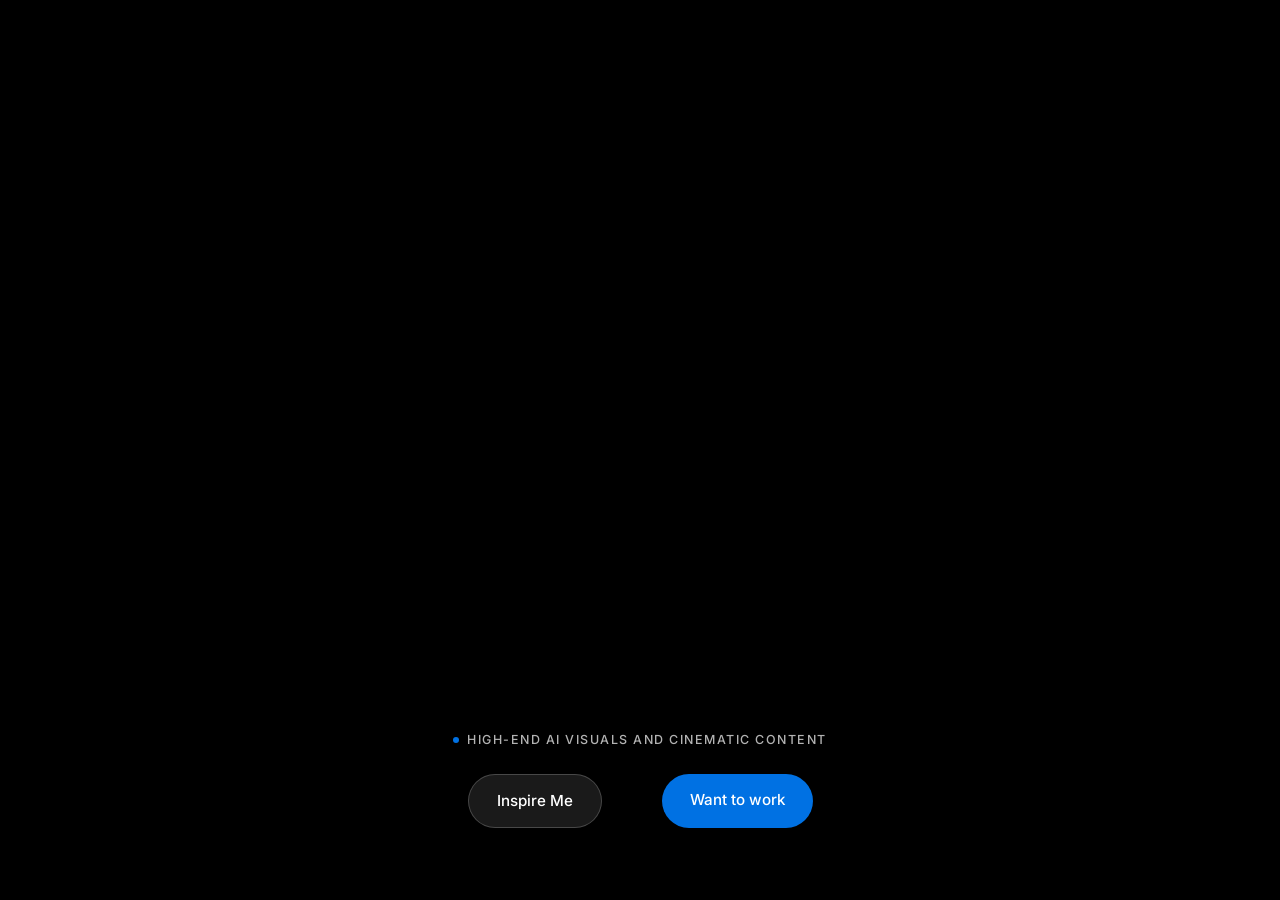
==== commit c037dec1: "fixed first page" ====
--- a/index.html
+++ b/index.html
@@ -11,338 +11,58 @@
   <link
     href="https://fonts.googleapis.com/css2?family=Inter:ital,opsz,wght@0,14..32,100..900;1,14..32,100..900&display=swap"
     rel="stylesheet" />
+  <link rel="icon" href="assets/logoPixel2.png" type="image/png" />
   <link rel="stylesheet" href="style.css" />
 </head>
 
-<body>
+<body class="home">
 
-  <!-- ─── NAV ─── -->
-  <nav>
-    <a href="index.html" class="nav-logo">
-      <img src="assets/logoPixel2.png" alt="PixelVibe AI" class="nav-logo-img" />
-      <div class="nav-logo-text">
-        <span class="nav-logo-name">Pixel Vibe</span>
-        <span class="nav-logo-sub">AI Studio</span>
-      </div>
-    </a>
-    <ul class="nav-links">
-      <li><a href="#services">Services</a></li>
-      <li><a href="#reel">Reel</a></li>
-      <li><a href="#gallery">Work</a></li>
-      <li><a href="workflow.html">How It Works</a></li>
-      <li><a href="#contact">Contact</a></li>
-    </ul>
-    <a href="#contact" class="nav-cta">Join Waitlist</a>
-  </nav>
+  <!-- ─── NAVIGATION ─── -->
+  <div id="nav-placeholder"></div>
+  <script src="assets/nav.js"></script>
 
   <!-- ─── HERO with video carousel ─── -->
   <section id="hero">
     <div class="hero-carousel" id="heroCarousel">
       <div class="hc-slide active" data-index="0">
-        <video autoplay muted loop playsinline>
-          <source src="assets/hero-bg.mp4" type="video/mp4">
+        <video muted playsinline>
+          <source src="assets/v4.mp4" type="video/mp4">
         </video>
       </div>
       <div class="hc-slide" data-index="1">
-        <video muted loop playsinline>
+        <video muted playsinline>
           <source src="assets/v2.mp4" type="video/mp4">
         </video>
       </div>
       <div class="hc-slide" data-index="2">
-        <video muted loop playsinline>
+        <video muted playsinline>
           <source src="assets/v3.mp4" type="video/mp4">
         </video>
       </div>
       <div class="hc-slide" data-index="3">
-        <video muted loop playsinline>
-          <source src="assets/v4.mp4" type="video/mp4">
-        </video>
-      </div>
-    </div>
-    <div class="hero-overlay"></div>
-
-    <div class="hero-content">
-      <div class="hero-eyebrow">
-        <span class="dot"></span>
-        Now Accepting Clients — 2026
-      </div>
-      <h1>Where Creativity<br>Meets <span class="accent">AI Precision</span></h1>
-      <p class="hero-sub">
-        A next-generation creative studio delivering
-        stunning AI-generated visuals and video for brands
-        that refuse to blend in.
-      </p>
-      <div class="hero-actions">
-        <a href="#contact" class="btn-primary">Join the Waitlist</a>
-        <a href="#gallery" class="btn-ghost-white">See Our Work</a>
-      </div>
-    </div>
-
-    <div class="hero-dots" id="heroDots">
-      <div class="hero-dot active" data-slide="0"></div>
-      <div class="hero-dot" data-slide="1"></div>
-      <div class="hero-dot" data-slide="2"></div>
-      <div class="hero-dot" data-slide="3"></div>
-    </div>
-  </section>
-
-  <!-- ─── MARQUEE ─── -->
-  <div class="marquee-wrap">
-    <div class="marquee-track">
-      <span class="marquee-item">AI Image Generation</span>
-      <span class="marquee-item">·</span>
-      <span class="marquee-item">AI Video Production</span>
-      <span class="marquee-item">·</span>
-      <span class="marquee-item">Brand Visuals</span>
-      <span class="marquee-item">·</span>
-      <span class="marquee-item">Creative Direction</span>
-      <span class="marquee-item">·</span>
-      <span class="marquee-item">Motion Design</span>
-      <span class="marquee-item">·</span>
-      <span class="marquee-item">Art Direction</span>
-      <span class="marquee-item">·</span>
-      <span class="marquee-item">Concept Art</span>
-      <span class="marquee-item">·</span>
-      <span class="marquee-item">Product Renders</span>
-      <span class="marquee-item">·</span>
-      <!-- duplicate for seamless loop -->
-      <span class="marquee-item">AI Image Generation</span>
-      <span class="marquee-item">·</span>
-      <span class="marquee-item">AI Video Production</span>
-      <span class="marquee-item">·</span>
-      <span class="marquee-item">Brand Visuals</span>
-      <span class="marquee-item">·</span>
-      <span class="marquee-item">Creative Direction</span>
-      <span class="marquee-item">·</span>
-      <span class="marquee-item">Motion Design</span>
-      <span class="marquee-item">·</span>
-      <span class="marquee-item">Art Direction</span>
-      <span class="marquee-item">·</span>
-      <span class="marquee-item">Concept Art</span>
-      <span class="marquee-item">·</span>
-      <span class="marquee-item">Product Renders</span>
-      <span class="marquee-item">·</span>
-    </div>
-  </div>
-
-  <!-- ─── SERVICES ─── -->
-  <section id="services">
-    <div class="container">
-      <div class="services-header fade-up">
-        <span class="section-eyebrow">What We Do</span>
-        <h2 class="section-title">AI-Powered<br>Creative Services</h2>
-        <p class="section-sub">
-          We fuse cutting-edge AI with human creative vision to deliver
-          work that is original, breathtaking, and built for your brand.
-        </p>
-      </div>
-
-      <div class="services-grid">
-        <div class="service-card fade-up">
-          <span class="service-num">01</span>
-          <h3>AI Image &amp; Art Generation</h3>
-          <p>From photorealistic product shots to surreal concept art — we craft visuals that stop the scroll and tell
-            your story at a glance.</p>
-          <div class="service-tools">
-            <span class="service-tool-tag">Midjourney</span>
-            <span class="service-tool-tag">Stable Diffusion</span>
-            <span class="service-tool-tag">Flux</span>
-          </div>
-        </div>
-
-        <div class="service-card fade-up">
-          <span class="service-num">02</span>
-          <h3>AI Video &amp; Animation</h3>
-          <p>Cinematic AI video campaigns, motion graphics, and animated content that brings your brand to life across
-            every platform.</p>
-          <div class="service-tools">
-            <span class="service-tool-tag">Sora</span>
-            <span class="service-tool-tag">Runway</span>
-            <span class="service-tool-tag">Kling</span>
-          </div>
-        </div>
-
-        <div class="service-card fade-up">
-          <span class="service-num">03</span>
-          <h3>Brand Visual Identity</h3>
-          <p>Cohesive visual systems — logos, campaign imagery, color palettes — crafted with AI-assisted precision and
-            creative strategy.</p>
-          <div class="service-tools">
-            <span class="service-tool-tag">Branding</span>
-            <span class="service-tool-tag">Style Guides</span>
-          </div>
-        </div>
-
-        <div class="service-card fade-up">
-          <span class="service-num">04</span>
-          <h3>Social &amp; Campaign Content</h3>
-          <p>Scroll-stopping social content, ad creatives, and campaign visuals delivered fast — without sacrificing
-            quality or originality.</p>
-          <div class="service-tools">
-            <span class="service-tool-tag">Instagram</span>
-            <span class="service-tool-tag">TikTok</span>
-            <span class="service-tool-tag">YouTube</span>
-          </div>
-        </div>
-      </div>
-    </div>
-  </section>
-
-  <!-- ─── VIDEO REEL CAROUSEL ─── -->
-  <section id="reel">
-    <div class="reel-header fade-up">
-      <span class="section-eyebrow" style="color:rgba(255,255,255,0.45);">Our Reel</span>
-      <h2 class="section-title">Motion in Motion</h2>
-      <p class="section-sub">Four pieces from our AI video production suite — looping, always evolving.</p>
-    </div>
-
-    <div class="reel-carousel" id="reelCarousel">
-      <div class="reel-slide active" data-index="0">
-        <video id="rv0" autoplay muted loop playsinline>
+        <video muted playsinline>
           <source src="assets/hero-bg.mp4" type="video/mp4">
-        </video>
-      </div>
-      <div class="reel-slide" data-index="1">
-        <video id="rv1" muted loop playsinline>
-          <source src="assets/v2.mp4" type="video/mp4">
-        </video>
-      </div>
-      <div class="reel-slide" data-index="2">
-        <video id="rv2" muted loop playsinline>
-          <source src="assets/v3.mp4" type="video/mp4">
-        </video>
-      </div>
-      <div class="reel-slide" data-index="3">
-        <video id="rv3" muted loop playsinline>
-          <source src="assets/v4.mp4" type="video/mp4">
         </video>
       </div>
     </div>
 
-    <div class="reel-controls">
-      <button class="reel-btn" id="reelPrev" aria-label="Previous">&#8592;</button>
-      <div class="reel-dots" id="reelDots">
-        <div class="reel-dot active" data-slide="0"></div>
-        <div class="reel-dot" data-slide="1"></div>
-        <div class="reel-dot" data-slide="2"></div>
-        <div class="reel-dot" data-slide="3"></div>
+    <!-- ─── LIGHTBOX ─── -->
+    <div class="hero-overlay"></div>
+    <div class="hero-content">
+      <div class="hero-eyebrow">
+        <span class="dot"></span>
+        <div>
+          High-end AI visuals and cinematic content
+        </div>
       </div>
-      <button class="reel-btn" id="reelNext" aria-label="Next">&#8594;</button>
-      <span class="reel-counter" id="reelCounter">1 / 4</span>
+      <div class="hero-actions" style="gap: 60px">
+        <a href="reel.html" class="btn-ghost-white">Inspire Me</a>
+        <a href="contact.html" class="btn-primary">Want to work</a>
+      </div>
     </div>
+
   </section>
 
-  <!-- ─── GALLERY ─── -->
-  <section id="gallery">
-    <div class="container">
-      <div class="gallery-header fade-up">
-        <span class="section-eyebrow">Our Work</span>
-        <h2 class="section-title">Creative That<br>Speaks Volumes</h2>
-        <p class="section-sub">
-          A glimpse into our latest AI-generated imagery. Every piece —
-          original, intentional, and made to impress.
-        </p>
-      </div>
-
-      <div class="gallery-grid">
-        <div class="gallery-item fade-up" onclick="openLightbox('assets/m11.jpg')">
-          <img src="assets/m11.jpg" alt="AI Generated Visual 1" loading="lazy" />
-          <div class="gallery-item-overlay">
-            <span class="gallery-item-label">AI Visual — Series I</span>
-          </div>
-        </div>
-        <div class="gallery-item fade-up" onclick="openLightbox('assets/m21.jpg')">
-          <img src="assets/m21.jpg" alt="AI Generated Visual 2" loading="lazy" />
-          <div class="gallery-item-overlay">
-            <span class="gallery-item-label">AI Visual — Series II</span>
-          </div>
-        </div>
-        <div class="gallery-item fade-up" onclick="openLightbox('assets/m31.jpg')">
-          <img src="assets/m31.jpg" alt="AI Generated Visual 3" loading="lazy" />
-          <div class="gallery-item-overlay">
-            <span class="gallery-item-label">AI Visual — Series III</span>
-          </div>
-        </div>
-        <div class="gallery-item fade-up" onclick="openLightbox('assets/m41.jpg')">
-          <img src="assets/m41.jpg" alt="AI Generated Visual 4" loading="lazy" />
-          <div class="gallery-item-overlay">
-            <span class="gallery-item-label">AI Visual — Series IV</span>
-          </div>
-        </div>
-        <div class="gallery-item fade-up" onclick="openLightbox('assets/m51.jpg')">
-          <img src="assets/m51.jpg" alt="AI Generated Visual 5" loading="lazy" />
-          <div class="gallery-item-overlay">
-            <span class="gallery-item-label">AI Visual — Series V</span>
-          </div>
-        </div>
-        <div class="gallery-item fade-up" onclick="openLightbox('assets/m61.jpg')">
-          <img src="assets/m61.jpg" alt="AI Generated Visual 6" loading="lazy" />
-          <div class="gallery-item-overlay">
-            <span class="gallery-item-label">AI Visual — Series VI</span>
-          </div>
-        </div>
-      </div>
-    </div>
-  </section>
-
-  <!-- ─── CONTACT ─── -->
-  <section id="contact">
-    <div class="container">
-      <div class="contact-inner">
-        <span class="section-eyebrow">Get Early Access</span>
-        <h2 class="section-title">Be First<br>in Line</h2>
-        <p class="section-sub">
-          We're onboarding a select group of founding clients.
-          Join the waitlist and we'll be in touch to discuss your project.
-        </p>
-
-        <form class="waitlist-form" id="waitlistForm" action="https://formspree.io/f/xgolbykl" method="POST">
-          <!-- Honeypot spam protection — hidden from real users -->
-          <input type="text" name="_gotcha" style="display:none" tabindex="-1" autocomplete="off" />
-          <div class="form-row">
-            <input class="form-field" type="text" name="name" placeholder="Your name" required />
-            <input class="form-field" type="email" name="email" placeholder="Email address" required />
-          </div>
-          <select class="form-field form-select" name="service">
-            <option value="" disabled selected>What are you interested in?</option>
-            <option value="images">AI Image &amp; Art Generation</option>
-            <option value="video">AI Video &amp; Animation</option>
-            <option value="branding">Brand Visual Identity</option>
-            <option value="social">Social &amp; Campaign Content</option>
-            <option value="all">All of the above</option>
-          </select>
-          <textarea class="form-field" name="message" rows="3"
-            placeholder="Tell us about your project (optional)"></textarea>
-          <button type="submit" class="btn-submit" id="submitBtn">Join the Waitlist →</button>
-          <p class="form-note">No spam. Ever. We'll only reach out about your project.</p>
-        </form>
-
-        <div class="success-msg" id="successMsg">
-          You're on the list. We'll be in touch very soon.
-        </div>
-      </div>
-    </div>
-  </section>
-
-  <!-- ─── FOOTER ─── -->
-  <footer>
-    <div class="footer-top">
-      <div class="footer-brand">
-        <img src="assets/logoPixel2.png" alt="PixelVibe AI" class="footer-logo-img" />
-        <p>Creative AI Studio — Built for brands that want to stand out.</p>
-      </div>
-      <div class="footer-links">
-        <a href="#hero">Home</a>
-        <a href="#services">Services</a>
-        <a href="#reel">Reel</a>
-        <a href="#gallery">Work</a>
-        <a href="workflow.html">How It Works</a>
-        <a href="#contact">Contact</a>
-        <a href="mailto:hello@pixelvibeai.com">hello@pixelvibeai.com</a>
-      </div>
-    </div>
-    <div class="footer-bottom">© 2026 PixelVibe AI. All rights reserved.</div>
-  </footer>
 
   <!-- ─── LIGHTBOX ─── -->
   <div class="lightbox" id="lightbox" onclick="closeLightbox()">
@@ -350,126 +70,88 @@
     <img id="lightboxImg" src="" alt="" />
   </div>
 
+  <script src="assets/main.js"></script>
   <script>
-    /* ─── HERO CAROUSEL ─── */
-    const heroSlides = document.querySelectorAll('.hc-slide');
-    const heroDots = document.querySelectorAll('.hero-dot');
-    let heroIdx = 0;
-    let heroTimer;
+    document.addEventListener('DOMContentLoaded', () => {
+      /* ─── HERO CAROUSEL ─── */
+      const heroSlides = document.querySelectorAll('.hc-slide');
+      let heroIdx = 0;
 
-    function goHeroSlide(idx) {
-      const oldVid = heroSlides[heroIdx].querySelector('video');
-      if (oldVid) oldVid.pause();
-      heroSlides[heroIdx].classList.remove('active');
-      heroDots[heroIdx].classList.remove('active');
+      function goHeroSlide(idx) {
+        if (!heroSlides.length) return;
 
-      heroIdx = (idx + heroSlides.length) % heroSlides.length;
+        // Pause current video
+        const oldVid = heroSlides[heroIdx].querySelector('video');
+        if (oldVid) oldVid.pause();
+        heroSlides[heroIdx].classList.remove('active');
 
-      heroSlides[heroIdx].classList.add('active');
-      heroDots[heroIdx].classList.add('active');
+        // Target next index
+        heroIdx = (idx + heroSlides.length) % heroSlides.length;
 
-      const newVid = heroSlides[heroIdx].querySelector('video');
-      if (newVid) { newVid.currentTime = 0; newVid.play(); }
-    }
+        // Transition to next slide
+        heroSlides[heroIdx].classList.add('active');
 
-    heroDots.forEach(dot => {
-      dot.addEventListener('click', () => {
-        clearInterval(heroTimer);
-        goHeroSlide(parseInt(dot.dataset.slide));
-        heroTimer = setInterval(() => goHeroSlide(heroIdx + 1), 6000);
-      });
-    });
+        // Play new video
+        const newVid = heroSlides[heroIdx].querySelector('video');
+        if (newVid) {
+          newVid.currentTime = 0;
+          newVid.play().catch(err => console.log("Video play blocked:", err));
+        }
+      }
 
-    heroTimer = setInterval(() => goHeroSlide(heroIdx + 1), 6000);
-
-    /* ─── REEL CAROUSEL ─── */
-    const reelSlides = document.querySelectorAll('.reel-slide');
-    const reelDots = document.querySelectorAll('.reel-dot');
-    const reelCounter = document.getElementById('reelCounter');
-    let reelIdx = 0;
-
-    function goReelSlide(idx) {
-      const oldVid = reelSlides[reelIdx].querySelector('video');
-      if (oldVid) oldVid.pause();
-      reelSlides[reelIdx].classList.remove('active');
-      reelDots[reelIdx].classList.remove('active');
-
-      reelIdx = (idx + reelSlides.length) % reelSlides.length;
-
-      reelSlides[reelIdx].classList.add('active');
-      reelDots[reelIdx].classList.add('active');
-      reelCounter.textContent = `${reelIdx + 1} / ${reelSlides.length}`;
-
-      const newVid = reelSlides[reelIdx].querySelector('video');
-      if (newVid) { newVid.currentTime = 0; newVid.play(); }
-    }
-
-    document.getElementById('reelPrev').addEventListener('click', () => goReelSlide(reelIdx - 1));
-    document.getElementById('reelNext').addEventListener('click', () => goReelSlide(reelIdx + 1));
-    reelDots.forEach(dot => dot.addEventListener('click', () => goReelSlide(parseInt(dot.dataset.slide))));
-    setInterval(() => goReelSlide(reelIdx + 1), 7000);
-
-    /* ─── LIGHTBOX ─── */
-    function openLightbox(src) {
-      document.getElementById('lightboxImg').src = src;
-      document.getElementById('lightbox').classList.add('open');
-      document.body.style.overflow = 'hidden';
-    }
-
-    function closeLightbox() {
-      document.getElementById('lightbox').classList.remove('open');
-      document.body.style.overflow = '';
-    }
-
-    document.addEventListener('keydown', e => { if (e.key === 'Escape') closeLightbox(); });
-
-    /* ─── FORM — Formspree AJAX submission ─── */
-    const waitlistForm = document.getElementById('waitlistForm');
-    const submitBtn = document.getElementById('submitBtn');
-    const successMsg = document.getElementById('successMsg');
-
-    waitlistForm.addEventListener('submit', async function (e) {
-      e.preventDefault();
-      submitBtn.disabled = true;
-      submitBtn.textContent = 'Sending…';
-
-      try {
-        const response = await fetch(waitlistForm.action, {
-          method: 'POST',
-          body: new FormData(waitlistForm),
-          headers: { 'Accept': 'application/json' }
-        });
-
-        if (response.ok) {
-          waitlistForm.style.display = 'none';
-          successMsg.style.display = 'block';
-        } else {
-          const data = await response.json();
-          const errMsg = data?.errors?.map(e => e.message).join(', ') || 'Something went wrong. Please try again.';
-          submitBtn.disabled = false;
-          submitBtn.textContent = 'Join the Waitlist →';
-          alert(errMsg);
-        }
-      } catch (_) {
-        submitBtn.disabled = false;
-        submitBtn.textContent = 'Join the Waitlist →';
-        alert('Network error — please check your connection and try again.');
-      }
-    });
-
-    /* ─── FADE-IN ON SCROLL ─── */
-    const observer = new IntersectionObserver(entries => {
-      entries.forEach(entry => {
-        if (entry.isIntersecting) {
-          entry.target.classList.add('visible');
-          observer.unobserve(entry.target);
+      // Initialize: Add 'ended' event listener to all videos
+      heroSlides.forEach((slide, i) => {
+        const video = slide.querySelector('video');
+        if (video) {
+          video.addEventListener('ended', () => {
+            // Only advance if this was the active video
+            if (slide.classList.contains('active')) {
+              goHeroSlide(heroIdx + 1);
+            }
+          });
         }
       });
-    }, { threshold: 0.1 });
 
-    document.querySelectorAll('.fade-up').forEach((el, i) => {
-      el.style.transitionDelay = `${(i % 4) * 80}ms`;
-      observer.observe(el);
+      // Start the first video
+      const firstVid = heroSlides[0]?.querySelector('video');
+      if (firstVid) {
+        firstVid.play().catch(() => {
+          // If browser blocks initial play, clicking anywhere on the document will start it
+          const startOnInteraction = () => {
+            firstVid.play();
+            document.removeEventListener('click', startOnInteraction);
+          };
+          document.addEventListener('click', startOnInteraction);
+        });
+      }
+
+      /* ─── SCROLL RELYING ON NAV INJECTION ─── */
+      const checkElements = setInterval(() => {
+        const siteHeader = document.querySelector('.site-header');
+        const logoWrap = document.querySelector('.logo-wrap');
+
+        if (siteHeader && logoWrap) {
+          clearInterval(checkElements);
+
+          window.addEventListener('scroll', () => {
+            const scrollY = window.scrollY;
+            const heroHeight = window.innerHeight;
+
+            const logoOpacity = Math.max(0, 1 - scrollY / 300);
+            const logoScale = Math.max(0.9, 1 - scrollY / 1000);
+
+            logoWrap.style.opacity = logoOpacity;
+            logoWrap.style.transform = `scale(${logoScale})`;
+            logoWrap.style.pointerEvents = logoOpacity < 0.1 ? 'none' : 'auto';
+
+            if (scrollY > heroHeight - 100) {
+              siteHeader.classList.add('scrolled');
+            } else {
+              siteHeader.classList.remove('scrolled');
+            }
+          });
+        }
+      }, 100);
     });
   </script>
 
--- a/style.css
+++ b/style.css
@@ -792,6 +792,17 @@
   margin-top: 4px;
 }
 
+.form-error {
+  text-align: center;
+  font-size: 0.8rem;
+  color: #c0392b;
+  background: rgba(192, 57, 43, 0.06);
+  border: 1px solid rgba(192, 57, 43, 0.15);
+  border-radius: var(--radius-sm);
+  padding: 10px 16px;
+  margin-top: 4px;
+}
+
 .success-msg {
   display: none;
   background: var(--white);
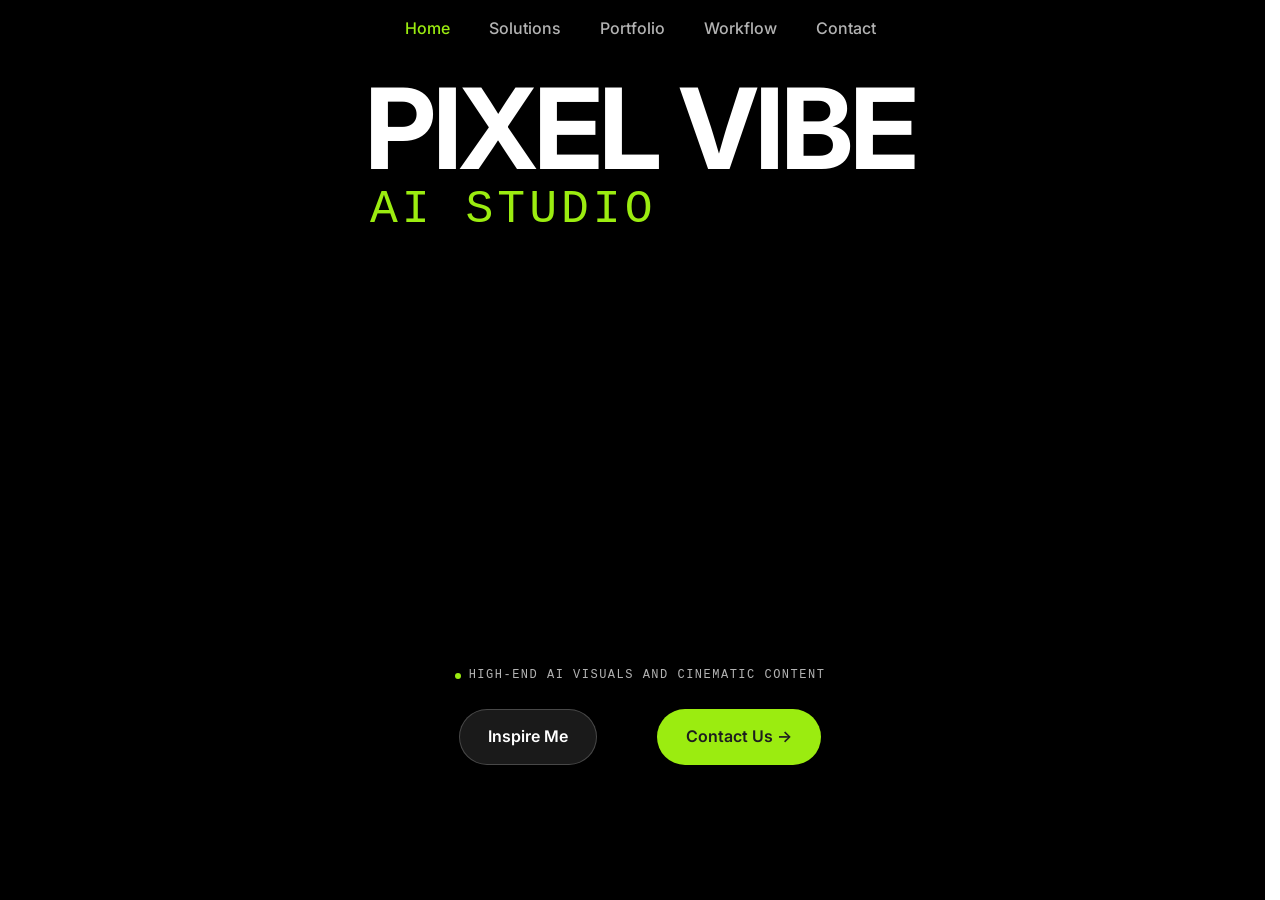
==== commit 6d7a05a9: "some text and naming changes, video grid" ====
--- a/index.html
+++ b/index.html
@@ -56,8 +56,8 @@
         </div>
       </div>
       <div class="hero-actions" style="gap: 60px">
-        <a href="reel.html" class="btn-ghost-white">Inspire Me</a>
-        <a href="contact.html" class="btn-primary">Want to work</a>
+        <a href="portfolio.html" class="btn-ghost-white">Inspire Me</a>
+        <a href="contact.html" class="btn-primary">Contact Us →</a>
       </div>
     </div>
 
--- a/style.css
+++ b/style.css
@@ -12,6 +12,7 @@
 }
 
 :root {
+  /* Colors */
   --black: #000000;
   --white: #ffffff;
   --gray-50: #f5f5f7;
@@ -19,19 +20,31 @@
   --gray-300: #a1a1a6;
   --gray-500: #6e6e73;
   --gray-700: #1d1d1f;
-  --accent: #0071e3;
-  --accent-hover: #0077ed;
+  --accent: #9bec10;
+  --accent-hover: #88ff00;
+
+  /* Typography */
+  --font-sans: 'Inter', -apple-system, BlinkMacSystemFont, 'SF Pro Display', sans-serif;
+  --font-mono: 'SF Mono', 'Menlo', 'Monaco', 'Courier New', monospace;
+
+  --fs-sm: 0.75rem;
+  --fs-base: 1rem;
+  --fs-lg: 1.15rem;
+  --fs-xl: clamp(2.5rem, 7vw, 5.5rem);
+
+  /* Spacing & Borders */
   --radius: 18px;
   --radius-sm: 12px;
+  --container-max: 1080px;
 }
 
 html {
   scroll-behavior: smooth;
+  scrollbar-gutter: stable;
 }
 
 body {
-  font-family: 'Inter', -apple-system, BlinkMacSystemFont,
-    'SF Pro Display', 'Helvetica Neue', sans-serif;
+  font-family: var(--font-sans);
   background: var(--white);
   color: var(--gray-700);
   line-height: 1.6;
@@ -39,32 +52,40 @@
   -moz-osx-font-smoothing: grayscale;
 }
 
+body.home {
+  overflow: hidden;
+  height: 100vh;
+  height: 100dvh;
+  width: 100%;
+  position: fixed;
+}
+
 /* ─── TYPOGRAPHY UTILITIES ─── */
 .section-eyebrow {
-  font-size: 0.75rem;
+  display: block;
+  font-size: var(--fs-sm);
+  font-family: var(--font-mono);
   font-weight: 600;
   letter-spacing: 1.5px;
   text-transform: uppercase;
   color: var(--accent);
-  display: block;
-  margin-bottom: 14px;
+  margin-bottom: 20px;
 }
 
 .section-title {
-  font-size: clamp(2rem, 4vw, 3.2rem);
+  font-size: var(--fs-xl);
   font-weight: 700;
-  letter-spacing: -1.5px;
-  line-height: 1.08;
+  letter-spacing: -2px;
+  line-height: 1.05;
   color: var(--gray-700);
-  margin-bottom: 18px;
+  margin-bottom: 24px;
 }
 
 .section-sub {
-  font-size: 1.05rem;
+  font-size: var(--fs-lg);
   color: var(--gray-500);
   max-width: 540px;
-  line-height: 1.75;
-  font-weight: 400;
+  font-weight: 4 bodies;
 }
 
 /* ─── LAYOUT ─── */
@@ -78,33 +99,37 @@
 }
 
 /* ─── BUTTONS ─── */
-.btn-primary {
-  background: var(--accent);
-  color: #fff;
+.btn-primary,
+.btn-ghost-white,
+.btn-submit {
   padding: 14px 28px;
   border-radius: 980px;
-  font-size: 0.95rem;
-  font-weight: 500;
+  font-size: var(--fs-base);
+  color: var(--gray-700);
+  font-weight: 600;
   text-decoration: none;
   display: inline-block;
-  transition: background 0.2s, transform 0.2s;
-}
-
-.btn-primary:hover {
+  transition: all 0.2s;
+  cursor: pointer;
+  border: 1px solid transparent;
+}
+
+.btn-primary,
+.btn-submit {
+  background: var(--accent);
+  color: var(--gray-700);
+}
+
+.btn-primary:hover,
+.btn-submit:hover {
   background: var(--accent-hover);
-  transform: scale(1.02);
+  transform: translateY(-2px);
 }
 
 .btn-ghost-white {
   background: rgba(255, 255, 255, 0.1);
   color: #fff;
-  padding: 14px 28px;
-  border-radius: 980px;
-  font-size: 0.95rem;
-  font-weight: 500;
-  text-decoration: none;
-  border: 1px solid rgba(255, 255, 255, 0.2);
-  transition: background 0.2s, border-color 0.2s;
+  border-color: rgba(255, 255, 255, 0.2);
   backdrop-filter: blur(8px);
 }
 
@@ -128,103 +153,274 @@
 /* ════════════════════════════════════
    NAV
 ════════════════════════════════════ */
-nav {
+/* ════════════════════════════════════
+    SITE HEADER & NAVIGATION
+   ════════════════════════════════════ */
+.site-header {
   position: fixed;
   top: 0;
   left: 0;
   right: 0;
   z-index: 200;
-  display: flex;
+  padding: 0;
+  /* Remove padding to allow nav background to touch edges */
+  display: flex;
+  flex-direction: column;
   align-items: center;
-  justify-content: space-between;
-  padding: 0 20px;
-  height: 56px;
-  background: rgba(255, 255, 255, 0.72);
-  backdrop-filter: saturate(180%) blur(20px);
-  -webkit-backdrop-filter: saturate(180%) blur(20px);
-  border-bottom: 1px solid rgba(0, 0, 0, 0.08);
-  transition: background 0.3s;
+  gap: 0;
+  pointer-events: none;
+}
+
+.site-header nav,
+.site-header .logo-wrap {
+  pointer-events: auto;
+  /* Re-enable clicks for items */
+}
+
+nav {
+
+  display: flex;
+  align-items: center;
+  justify-content: center;
+  width: 100%;
+  padding: 16px 60px;
+  position: relative;
+  transition: all 0.3s ease;
+}
+
+.site-header.scrolled nav {
+  background: var(--gray-700);
+  box-shadow: 0 4px 20px rgba(0, 0, 0, 0.2);
+}
+
+.logo-wrap {
+  width: 100%;
+  display: flex;
+  justify-content: center;
+
+  padding: 10px 20px 0;
+  /* Match navigation horizontal padding */
+  transition: opacity 0.4s ease, transform 0.4s ease;
+  will-change: opacity, transform;
 }
 
 .nav-logo {
   display: flex;
   align-items: center;
-  gap: 1px;
+  justify-content: center;
   text-decoration: none;
-  flex-shrink: 0;
-}
-
-.nav-logo-img {
-  height: 100px;
-  width: auto;
-  display: block;
+  text-align: center;
 }
 
 .nav-logo-text {
   display: flex;
+  margin-top: 10px;
   flex-direction: column;
-  line-height: 1.15;
+  align-items: flex-start;
+  /* Align name and sub-text to the left */
+  line-height: 0.9;
 }
 
 .nav-logo-name {
-  font-size: 0.95rem;
+  font-size: 7rem;
+  /* 2x increase */
   font-weight: 700;
-  color: var(--gray-700);
-  letter-spacing: -0.3px;
+  color: var(--white);
+  /* White for visibility on video */
+  letter-spacing: -3px;
+  text-transform: uppercase;
 }
 
 .nav-logo-sub {
-  font-size: 0.68rem;
+  font-size: 2.9rem;
+  font-family: var(--font-mono);
   font-weight: 500;
-  color: var(--gray-300);
-  letter-spacing: 0.5px;
+  color: var(--accent);
+  letter-spacing: 4px;
   text-transform: uppercase;
+  margin-top: 10px;
+  margin-left: 5px;
 }
 
 .nav-links {
   display: flex;
   align-items: center;
-  gap: 32px;
+  font-weight: 400;
+  gap: 39px;
   list-style: none;
 }
 
 .nav-links a {
   text-decoration: none;
-  color: var(--gray-700);
-  font-size: 0.85rem;
-  font-weight: 400;
+  color: rgba(255, 255, 255, 0.7);
+  font-size: var(--fs-base);
+  font-weight: 500;
   transition: color 0.2s;
 }
 
 .nav-links a:hover,
 .nav-links a.active {
   color: var(--accent);
+  opacity: 1;
+}
+
+.nav-sub-logo {
+  position: absolute;
+  left: 40px;
+  top: 50%;
+  transform: translateY(-50%);
+  display: flex;
+  align-items: center;
+  text-decoration: none;
+}
+
+.nav-sub-logo img {
+  height: 50px;
+  /* Adjust based on logo proportions */
+  width: auto;
+}
+
+/* ─── SUBPAGE HEADER ─── */
+body.subpage .site-header nav {
+  background: var(--black);
+  /* Solid black as requested */
+  box-shadow: 0 4px 20px rgba(0, 0, 0, 0.3);
+}
+
+body.subpage .logo-wrap {
+  opacity: 1 !important;
+  transform: scale(1) !important;
+  pointer-events: auto !important;
 }
 
 .nav-cta {
+  position: absolute;
+  right: 60px;
+  /* Match horizontal padding for edge alignment */
+
+
   background: var(--accent);
-  color: #fff;
-  padding: 8px 20px;
+  color: var(--black);
+  padding: 6px 22px;
   border-radius: 980px;
-  font-size: 0.82rem;
-  font-weight: 400;
+  font-weight: 600;
+  font-size: var(--fs-sm);
   text-decoration: none;
-  transition: background 0.2s;
+  transition: all 0.2s;
   flex-shrink: 0;
+  pointer-events: auto;
 }
 
 .nav-cta:hover {
   background: var(--accent-hover);
+  transform: translateY(-1px);
+}
+
+body.home .nav-cta {
+  display: none;
+}
+
+@media (max-width: 900px) {
+  .nav-logo-name {
+    font-size: 3rem;
+  }
+
+  .nav-logo-sub {
+    font-size: 1.2rem;
+    letter-spacing: 2px;
+  }
 }
 
 @media (max-width: 680px) {
-  nav {
-    padding: 0 20px;
-  }
-
   .nav-links {
     display: none;
   }
+
+  .nav-cta {
+    display: none;
+    /* Hide Use AI button on small screens to save space, or move into menu */
+  }
+
+  .menu-toggle {
+    display: flex;
+    flex-direction: column;
+    gap: 5px;
+    cursor: pointer;
+    z-index: 300;
+    pointer-events: auto;
+    position: absolute;
+    right: 24px;
+  }
+
+  .menu-toggle span {
+    width: 28px;
+    height: 2px;
+    background: var(--white);
+    transition: all 0.3s ease;
+  }
+
+  /* Transform into X when open */
+  body.menu-open .menu-toggle span:nth-child(1) {
+    transform: translateY(7px) rotate(45deg);
+  }
+
+  body.menu-open .menu-toggle span:nth-child(2) {
+    opacity: 0;
+  }
+
+  body.menu-open .menu-toggle span:nth-child(3) {
+    transform: translateY(-7px) rotate(-45deg);
+  }
+
+  body.subpage.menu-open .menu-toggle span {
+    background: var(--white);
+  }
+}
+
+/* ─── MOBILE OVERLAY ─── */
+.mobile-nav {
+  position: fixed;
+  inset: 0;
+  background: var(--black);
+  z-index: 250;
+  display: flex;
+  flex-direction: column;
+  align-items: center;
+  justify-content: center;
+  padding: 40px;
+  opacity: 0;
+  visibility: hidden;
+  transition: all 0.4s ease;
+}
+
+body.menu-open .mobile-nav {
+  opacity: 1;
+  visibility: visible;
+}
+
+.mobile-nav-links {
+  list-style: none;
+  text-align: center;
+  display: flex;
+  flex-direction: column;
+  gap: 32px;
+}
+
+.mobile-nav-links a {
+  font-size: 2rem;
+  font-weight: 700;
+  color: var(--white);
+  text-decoration: none;
+  letter-spacing: -1px;
+}
+
+.mobile-nav-links a.active {
+  color: var(--accent);
+}
+
+.mobile-nav-cta {
+  margin-top: 48px;
+  width: 100%;
 }
 
 /* ════════════════════════════════════
@@ -235,7 +431,25 @@
   background: var(--gray-50);
   border-top: 1px solid var(--gray-100);
   border-bottom: 1px solid var(--gray-100);
-  padding: 16px 0;
+  padding: 10px 0;
+}
+
+.home .marquee-wrap {
+  position: fixed;
+  bottom: 0;
+  left: 0;
+  right: 0;
+  z-index: 100;
+  background: rgba(0, 0, 0, 0.4);
+  backdrop-filter: blur(12px);
+  -webkit-backdrop-filter: blur(12px);
+  border-bottom: none;
+  border-top: 1px solid rgba(255, 255, 255, 0.1);
+  padding: 12px 0;
+}
+
+.home .marquee-item {
+  color: rgba(255, 255, 255, 0.8);
 }
 
 .marquee-track {
@@ -256,7 +470,8 @@
 }
 
 .marquee-item {
-  font-size: 0.75rem;
+  font-size: var(--fs-sm);
+  font-family: var(--font-mono);
   font-weight: 500;
   color: var(--gray-500);
   white-space: nowrap;
@@ -268,16 +483,31 @@
    HERO (index.html)
 ════════════════════════════════════ */
 #hero {
-  min-height: 100vh;
+  position: relative;
+  height: 100vh;
+  height: 100dvh;
+  /* Dynamic viewport height for mobile browsers */
+  width: 100%;
+  overflow: hidden;
   background: var(--black);
   display: flex;
   flex-direction: column;
   align-items: center;
   justify-content: flex-end;
+  /* Move content to the bottom */
   text-align: center;
-  padding: 0 24px 72px;
+  padding: 0 24px 15vh;
+  /* Large bottom padding to leave room below */
+}
+
+/* Ensure the center of the screen stays clear */
+.hero-content {
   position: relative;
-  overflow: hidden;
+  z-index: 2;
+  max-width: 820px;
+  margin: 0 auto;
+  padding-top: 10vh;
+  /* Optional spacing */
 }
 
 .hero-carousel {
@@ -325,7 +555,8 @@
   display: inline-flex;
   align-items: center;
   gap: 8px;
-  font-size: 0.78rem;
+  font-size: var(--fs-sm);
+  font-family: var(--font-mono);
   font-weight: 500;
   color: rgba(255, 255, 255, 0.7);
   letter-spacing: 1.5px;
@@ -355,12 +586,12 @@
 }
 
 #hero h1 {
-  font-size: clamp(2.8rem, 7vw, 5.5rem);
+  font-size: var(--fs-xl);
   font-weight: 700;
   letter-spacing: -2.5px;
-  line-height: 1.04;
+  line-height: 1.05;
   color: var(--white);
-  margin-bottom: 22px;
+  margin-bottom: 24px;
 }
 
 #hero h1 .accent {
@@ -368,7 +599,7 @@
 }
 
 .hero-sub {
-  font-size: 1.15rem;
+  font-size: var(--fs-lg);
   color: rgba(255, 255, 255, 0.65);
   max-width: 500px;
   margin: 0 auto 40px;
@@ -433,16 +664,53 @@
 
 .service-card {
   background: var(--white);
+  padding: 0;
+  /* Remove padding to handle inner split */
+  transition: background 0.3s ease, border-color 0.3s ease, transform 0.3s ease, box-shadow 0.3s ease;
+  text-decoration: none;
+  display: flex !important;
+  border: 1px solid var(--gray-100);
+  overflow: hidden;
+  min-height: 320px;
+}
+
+.service-card:hover {
+  background: var(--gray-50);
+  border-color: var(--accent);
+  box-shadow: 0 10px 30px rgba(0, 0, 0, 0.05);
+  transform: translateY(-2px);
+}
+
+.service-info {
+  flex: 1;
   padding: 40px 36px;
-  transition: background 0.2s;
-}
-
-.service-card:hover {
-  background: #fcfcfd;
+  display: flex;
+  flex-direction: column;
+}
+
+.service-media {
+  width: 40%;
+  position: relative;
+  overflow: hidden;
+  background: var(--gray-50);
+}
+
+.service-media img,
+.service-media video {
+  width: 100%;
+  height: 100%;
+  object-fit: cover;
+  transition: transform 0.5s ease;
+}
+
+.service-card:hover .service-media img,
+.service-card:hover .service-media video {
+  transform: scale(1.05);
 }
 
 .service-num {
-  font-size: 0.7rem;
+  font-size: var(--fs-sm);
+  font-family: var(--font-mono);
   font-weight: 600;
   letter-spacing: 1.5px;
   color: var(--gray-300);
@@ -452,7 +720,7 @@
 }
 
 .service-card h3 {
-  font-size: 1.2rem;
+  font-size: var(--fs-lg);
   font-weight: 600;
   letter-spacing: -0.5px;
   margin-bottom: 12px;
@@ -460,26 +728,41 @@
 }
 
 .service-card p {
-  font-size: 0.9rem;
+  font-size: var(--fs-base);
   color: var(--gray-500);
-  line-height: 1.75;
+  line-height: 1.6;
 }
 
 .service-tools {
   display: flex;
   flex-wrap: wrap;
-  gap: 6px;
-  margin-top: 20px;
+  gap: 8px;
+  margin-top: auto;
+  /* Push to bottom of info area */
+  padding-top: 24px;
 }
 
 .service-tool-tag {
-  font-size: 0.72rem;
+  font-size: var(--fs-sm);
+  font-family: var(--font-mono);
   font-weight: 500;
   color: var(--gray-500);
-  background: var(--gray-50);
-  border: 1px solid var(--gray-100);
+  background: var(--black);
+  color: var(--white);
+  border: 1px solid var(--gray-700);
   border-radius: 980px;
   padding: 4px 12px;
+}
+
+@media (max-width: 900px) {
+  .service-card {
+    flex-direction: column;
+  }
+
+  .service-media {
+    width: 100%;
+    height: 240px;
+  }
 }
 
 /* ════════════════════════════════════
@@ -624,7 +907,12 @@
   background: var(--gray-50);
 }
 
-.gallery-item img {
+.gallery-item.landscape {
+  aspect-ratio: 16 / 9;
+}
+
+.gallery-item img,
+.gallery-item video {
   width: 100%;
   height: 100%;
   object-fit: cover;
@@ -653,9 +941,25 @@
 
 .gallery-item-label {
   color: #fff;
-  font-size: 0.82rem;
+  font-size: var(--fs-sm);
+  font-family: var(--font-mono);
   font-weight: 500;
-  letter-spacing: 0.3px;
+  letter-spacing: 0.5px;
+  text-transform: uppercase;
+}
+
+.video-grid {
+  display: grid;
+  grid-template-columns: repeat(3, 1fr);
+  gap: 3px;
+  align-items: center;
+  /* Center items vertically if they have different heights */
+}
+
+@media (max-width: 768px) {
+  .video-grid {
+    grid-template-columns: 1fr;
+  }
 }
 
 /* ════════════════════════════════════
@@ -742,10 +1046,10 @@
   border-radius: var(--radius-sm);
   padding: 14px 18px;
   color: var(--gray-700);
-  font-size: 0.9rem;
+  font-size: var(--fs-base);
   font-family: inherit;
   outline: none;
-  transition: border-color 0.2s, box-shadow 0.2s;
+  transition: all 0.2s;
   width: 100%;
 }
 
@@ -755,7 +1059,7 @@
 
 .form-field:focus {
   border-color: var(--accent);
-  box-shadow: 0 0 0 3px rgba(0, 113, 227, 0.12);
+  box-shadow: 0 0 0 3px rgba(137, 217, 0, 0.1);
 }
 
 .form-select {
@@ -787,20 +1091,21 @@
 
 .form-note {
   text-align: center;
-  font-size: 0.75rem;
+  font-size: var(--fs-sm);
+  font-family: var(--font-mono);
   color: var(--gray-300);
-  margin-top: 4px;
+  margin-top: 12px;
 }
 
 .form-error {
   text-align: center;
-  font-size: 0.8rem;
+  font-size: var(--fs-sm);
   color: #c0392b;
   background: rgba(192, 57, 43, 0.06);
   border: 1px solid rgba(192, 57, 43, 0.15);
   border-radius: var(--radius-sm);
   padding: 10px 16px;
-  margin-top: 4px;
+  margin-top: 12px;
 }
 
 .success-msg {
@@ -819,74 +1124,67 @@
    FOOTER (shared)
 ════════════════════════════════════ */
 footer {
-  background: var(--gray-700);
-  padding: 48px 48px 36px;
-  display: flex;
-  flex-direction: column;
-  gap: 32px;
+  background: var(--black);
+  padding: 10px 10px;
 }
 
 .footer-top {
   display: flex;
   justify-content: space-between;
-  align-items: flex-start;
+  align-items: center;
   gap: 32px;
   flex-wrap: wrap;
+  max-width: var(--container-max);
+  margin: 0 auto;
 }
 
 .footer-brand {
-  font-size: 1rem;
-  font-weight: 600;
-  color: var(--white);
-  letter-spacing: -0.3px;
-  display: flex;
-  align-items: center;
-  gap: 10px;
-  flex-wrap: wrap;
-}
-
-.footer-brand em {
-  color: var(--accent);
-  font-style: normal;
+  max-width: 300px;
 }
 
 .footer-brand p {
-  font-size: 0.82rem;
-  color: rgba(255, 255, 255, 0.35);
-  margin-top: 4px;
-  font-weight: 400;
-  width: 100%;
+  font-size: var(--fs-sm);
+  color: rgba(255, 255, 255, 0.4);
+  margin-top: 0;
+  font-weight: 500;
+  letter-spacing: 1px;
+  text-transform: uppercase;
 }
 
 .footer-logo-img {
-  height: 28px;
+  height: 32px;
   width: auto;
   filter: brightness(0) invert(1);
-  opacity: 0.85;
+  opacity: 0.8;
 }
 
 .footer-links {
   display: flex;
-  gap: 28px;
-  flex-wrap: wrap;
+  flex-direction: row;
+  gap: 24px;
+  align-items: center;
 }
 
 .footer-links a {
-  color: rgba(255, 255, 255, 0.4);
+  color: rgba(255, 255, 255, 0.5);
   text-decoration: none;
-  font-size: 0.82rem;
+  font-size: var(--fs-sm);
+  font-weight: 500;
   transition: color 0.2s;
 }
 
 .footer-links a:hover {
-  color: #fff;
+  color: var(--accent);
 }
 
 .footer-bottom {
+  max-width: var(--container-max);
+  margin: 1px auto 0;
   border-top: 1px solid rgba(255, 255, 255, 0.06);
-  padding-top: 20px;
-  font-size: 0.75rem;
+  padding-top: 1px;
+  font-size: 11px;
   color: rgba(255, 255, 255, 0.2);
+  text-align: center;
 }
 
 /* ════════════════════════════════════
@@ -910,21 +1208,22 @@
 
 .page-hero-eyebrow {
   display: inline-block;
-  font-size: 0.75rem;
+  font-size: var(--fs-sm);
+  font-family: var(--font-mono);
   font-weight: 600;
   letter-spacing: 1.5px;
   text-transform: uppercase;
   color: rgba(255, 255, 255, 0.45);
-  margin-bottom: 20px;
+  margin-bottom: 24px;
 }
 
 .page-hero h1 {
-  font-size: clamp(2.8rem, 6vw, 5rem);
+  font-size: var(--fs-xl);
   font-weight: 700;
   letter-spacing: -2.5px;
-  line-height: 1.04;
+  line-height: 1.05;
   color: var(--white);
-  margin-bottom: 20px;
+  margin-bottom: 24px;
 }
 
 .page-hero h1 em {
@@ -933,12 +1232,12 @@
 }
 
 .page-hero p {
-  font-size: 1.1rem;
+  font-size: var(--fs-lg);
   color: rgba(255, 255, 255, 0.55);
   max-width: 480px;
   margin: 0 auto;
   font-weight: 400;
-  line-height: 1.75;
+  line-height: 1.7;
 }
 
 /* ════════════════════════════════════
@@ -977,18 +1276,28 @@
   padding-top: 4px;
 }
 
+.step-num {
+  font-size: 3.5rem;
+  font-weight: 700;
+  letter-spacing: -3px;
+  color: var(--gray-100);
+  line-height: 1;
+  user-select: none;
+}
+
 .step-tag {
   display: inline-block;
-  font-size: 0.7rem;
+  font-size: var(--fs-sm);
+  font-family: var(--font-mono);
   font-weight: 600;
   letter-spacing: 1.2px;
   text-transform: uppercase;
   color: var(--accent);
-  margin-bottom: 10px;
+  margin-bottom: 12px;
 }
 
 .step h3 {
-  font-size: 1.5rem;
+  font-size: var(--fs-lg);
   font-weight: 600;
   letter-spacing: -0.5px;
   color: var(--gray-700);
@@ -996,21 +1305,16 @@
 }
 
 .step p {
-  font-size: 0.95rem;
+  font-size: var(--fs-base);
   color: var(--gray-500);
-  line-height: 1.8;
+  line-height: 1.6;
   max-width: 580px;
-  margin-bottom: 20px;
-}
-
-.step-pills {
-  display: flex;
-  flex-wrap: wrap;
-  gap: 8px;
+  margin-bottom: 24px;
 }
 
 .step-pill {
-  font-size: 0.75rem;
+  font-size: var(--fs-sm);
+  font-family: var(--font-mono);
   font-weight: 500;
   color: var(--gray-500);
   background: var(--gray-50);
@@ -1120,7 +1424,8 @@
 }
 
 .tool-category {
-  font-size: 0.68rem;
+  font-size: var(--fs-sm);
+  font-family: var(--font-mono);
   font-weight: 600;
   letter-spacing: 1.2px;
   text-transform: uppercase;
@@ -1129,7 +1434,7 @@
 }
 
 .tool-card h4 {
-  font-size: 1rem;
+  font-size: var(--fs-base);
   font-weight: 600;
   color: var(--white);
   margin-bottom: 8px;
@@ -1137,9 +1442,9 @@
 }
 
 .tool-card p {
-  font-size: 0.82rem;
+  font-size: var(--fs-sm);
   color: rgba(255, 255, 255, 0.4);
-  line-height: 1.65;
+  line-height: 1.6;
 }
 
 /* ════════════════════════════════════
@@ -1182,7 +1487,8 @@
   display: flex;
   align-items: center;
   justify-content: center;
-  font-size: 0.7rem;
+  font-size: var(--fs-sm);
+  font-family: var(--font-mono);
   font-weight: 700;
   color: var(--gray-500);
   flex-shrink: 0;
@@ -1190,27 +1496,28 @@
 }
 
 .timeline-content h4 {
-  font-size: 1rem;
+  font-size: var(--fs-base);
   font-weight: 600;
   color: var(--gray-700);
   margin-bottom: 4px;
 }
 
 .timeline-content p {
-  font-size: 0.88rem;
+  font-size: var(--fs-sm);
   color: var(--gray-500);
-  line-height: 1.7;
+  line-height: 1.6;
 }
 
 .timeline-content .duration {
   display: inline-block;
-  font-size: 0.72rem;
+  font-size: var(--fs-sm);
+  font-family: var(--font-mono);
   font-weight: 600;
   color: var(--accent);
-  background: rgba(0, 113, 227, 0.08);
+  background: rgba(137, 217, 0, 0.1);
   border-radius: 980px;
-  padding: 3px 10px;
-  margin-top: 8px;
+  padding: 4px 12px;
+  margin-top: 12px;
 }
 
 /* ════════════════════════════════════
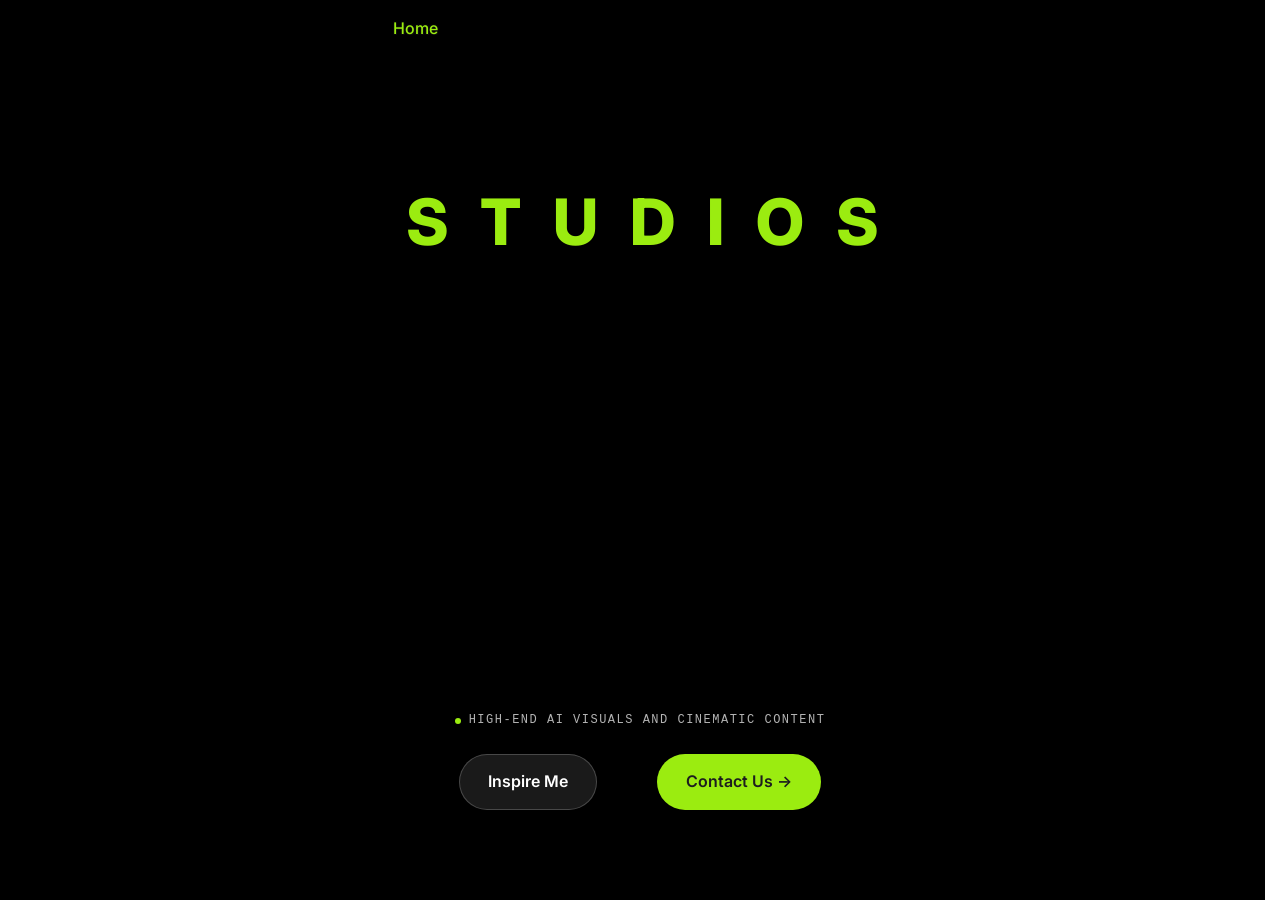
==== commit df29390d: "index changed, rename" ====
--- a/index.html
+++ b/index.html
@@ -4,14 +4,14 @@
 <head>
   <meta charset="UTF-8" />
   <meta name="viewport" content="width=device-width, initial-scale=1.0" />
-  <title>PixelVibe AI — Creative AI Studio</title>
+  <title>Seif Studios — Creative AI Agency</title>
   <meta name="description"
-    content="PixelVibe AI is a creative studio crafting stunning AI-generated images, art, and video for brands that want to stand out." />
+    content="Seif Studios is a creative agency crafting stunning AI-generated images, art, and video for brands that want to stand out." />
   <link rel="preconnect" href="https://fonts.googleapis.com" />
   <link
     href="https://fonts.googleapis.com/css2?family=Inter:ital,opsz,wght@0,14..32,100..900;1,14..32,100..900&display=swap"
     rel="stylesheet" />
-  <link rel="icon" href="assets/logoPixel2.png" type="image/png" />
+  <link rel="icon" href="assets/Logo/logoSSnoBG.png" type="image/png" />
   <link rel="stylesheet" href="style.css" />
 </head>
 
@@ -25,25 +25,11 @@
   <section id="hero">
     <div class="hero-carousel" id="heroCarousel">
       <div class="hc-slide active" data-index="0">
-        <video muted playsinline>
-          <source src="assets/v4.mp4" type="video/mp4">
+        <video muted playsinline autoplay loop>
+          <source src="assets/Video/morfing.mp4" type="video/mp4">
         </video>
       </div>
-      <div class="hc-slide" data-index="1">
-        <video muted playsinline>
-          <source src="assets/v2.mp4" type="video/mp4">
-        </video>
-      </div>
-      <div class="hc-slide" data-index="2">
-        <video muted playsinline>
-          <source src="assets/v3.mp4" type="video/mp4">
-        </video>
-      </div>
-      <div class="hc-slide" data-index="3">
-        <video muted playsinline>
-          <source src="assets/hero-bg.mp4" type="video/mp4">
-        </video>
-      </div>
+
     </div>
 
     <!-- ─── LIGHTBOX ─── -->
--- a/style.css
+++ b/style.css
@@ -1,5 +1,5 @@
 /* ─────────────────────────────────────────
-   PixelVibe AI — Shared Stylesheet
+   Seif Studios — Shared Stylesheet
    style.css
 ───────────────────────────────────────── */
 
@@ -178,13 +178,13 @@
 }
 
 nav {
-
   display: flex;
   align-items: center;
   justify-content: center;
   width: 100%;
   padding: 16px 60px;
   position: relative;
+  z-index: 100;
   transition: all 0.3s ease;
 }
 
@@ -197,11 +197,11 @@
   width: 100%;
   display: flex;
   justify-content: center;
-
   padding: 10px 20px 0;
-  /* Match navigation horizontal padding */
   transition: opacity 0.4s ease, transform 0.4s ease;
   will-change: opacity, transform;
+  pointer-events: none;
+  /* Prevents huge logo container from blocking navigation clicks */
 }
 
 .nav-logo {
@@ -210,6 +210,8 @@
   justify-content: center;
   text-decoration: none;
   text-align: center;
+  pointer-events: auto;
+  /* Re-enable clicks for the logo text itself */
 }
 
 .nav-logo-text {
@@ -222,46 +224,66 @@
 }
 
 .nav-logo-name {
-  font-size: 7rem;
+  font-size: 10rem;
   /* 2x increase */
-  font-weight: 700;
+  font-weight: 800;
   color: var(--white);
+  margin-left: 35px;
+  margin-top: -30px;
   /* White for visibility on video */
-  letter-spacing: -3px;
+  letter-spacing: 45px;
   text-transform: uppercase;
 }
 
+.home .nav-logo-name {
+  color: var(--black);
+}
+
 .nav-logo-sub {
-  font-size: 2.9rem;
-  font-family: var(--font-mono);
-  font-weight: 500;
+  font-size: 4rem;
+
+  font-weight: 800;
+
   color: var(--accent);
-  letter-spacing: 4px;
+  letter-spacing: 32px;
   text-transform: uppercase;
-  margin-top: 10px;
-  margin-left: 5px;
+  margin-top: 1px;
+  margin-left: 45px;
 }
 
 .nav-links {
   display: flex;
   align-items: center;
   font-weight: 400;
-  gap: 39px;
+  gap: 15px;
+  /* Reduced gap to account for increased link padding */
   list-style: none;
 }
 
 .nav-links a {
   text-decoration: none;
-  color: rgba(255, 255, 255, 0.7);
+  color: rgba(35, 35, 35, 0.301);
   font-size: var(--fs-base);
   font-weight: 500;
-  transition: color 0.2s;
+  transition: all 0.2s;
+  padding: 10px 15px;
+  /* Increased hover hitbox */
+  border-radius: 4px;
+}
+
+.home .nav-links a {
+  color: var(--black);
 }
 
 .nav-links a:hover,
 .nav-links a.active {
   color: var(--accent);
   opacity: 1;
+  text-shadow:
+    -1px -1px 0 #1b1b1b2f,
+    1px -1px 0 #18181843,
+    -1px 1px 0 #1a1a1a3f,
+    1px 1px 0 #1c1c1c62;
 }
 
 .nav-sub-logo {
@@ -272,13 +294,14 @@
   display: flex;
   align-items: center;
   text-decoration: none;
-}
-
-.nav-sub-logo img {
-  height: 50px;
-  /* Adjust based on logo proportions */
-  width: auto;
-}
+  font-weight: 700;
+  color: #fff;
+  font-size: 1.2rem;
+  letter-spacing: -1px;
+  text-transform: uppercase;
+}
+
+
 
 /* ─── SUBPAGE HEADER ─── */
 body.subpage .site-header nav {
@@ -322,12 +345,13 @@
 
 @media (max-width: 900px) {
   .nav-logo-name {
-    font-size: 3rem;
+    font-size: 3.5rem;
+    margin-top: 20px;
   }
 
   .nav-logo-sub {
-    font-size: 1.2rem;
-    letter-spacing: 2px;
+    font-size: 1.4rem;
+    letter-spacing: 2.2px;
   }
 }
 
@@ -348,7 +372,8 @@
     cursor: pointer;
     z-index: 300;
     pointer-events: auto;
-    position: absolute;
+    position: fixed;
+    top: 22px;
     right: 24px;
   }
 
@@ -370,6 +395,25 @@
 
   body.menu-open .menu-toggle span:nth-child(3) {
     transform: translateY(-7px) rotate(-45deg);
+  }
+
+  .nav-sub-logo {
+    position: relative;
+    left: 24px;
+    top: auto;
+    transform: none;
+    font-size: 1.1rem;
+  }
+
+
+
+  nav {
+    padding: 12px 24px;
+    justify-content: space-between;
+  }
+
+  .dot {
+    display: none;
   }
 
   body.subpage.menu-open .menu-toggle span {
@@ -496,8 +540,8 @@
   justify-content: flex-end;
   /* Move content to the bottom */
   text-align: center;
-  padding: 0 24px 15vh;
-  /* Large bottom padding to leave room below */
+  padding: 0 24px 10vh;
+  /* Reduced bottom padding to move content further down */
 }
 
 /* Ensure the center of the screen stays clear */
@@ -536,6 +580,7 @@
 
 .hero-overlay {
   position: absolute;
+
   inset: 0;
   background: linear-gradient(to bottom,
       rgba(0, 0, 0, 0.15) 0%,
@@ -549,6 +594,7 @@
   z-index: 2;
   max-width: 820px;
   margin: 0 auto;
+
 }
 
 .hero-eyebrow {
@@ -761,7 +807,8 @@
 
   .service-media {
     width: 100%;
-    height: 240px;
+    aspect-ratio: 9 / 16;
+    height: auto;
   }
 }
 
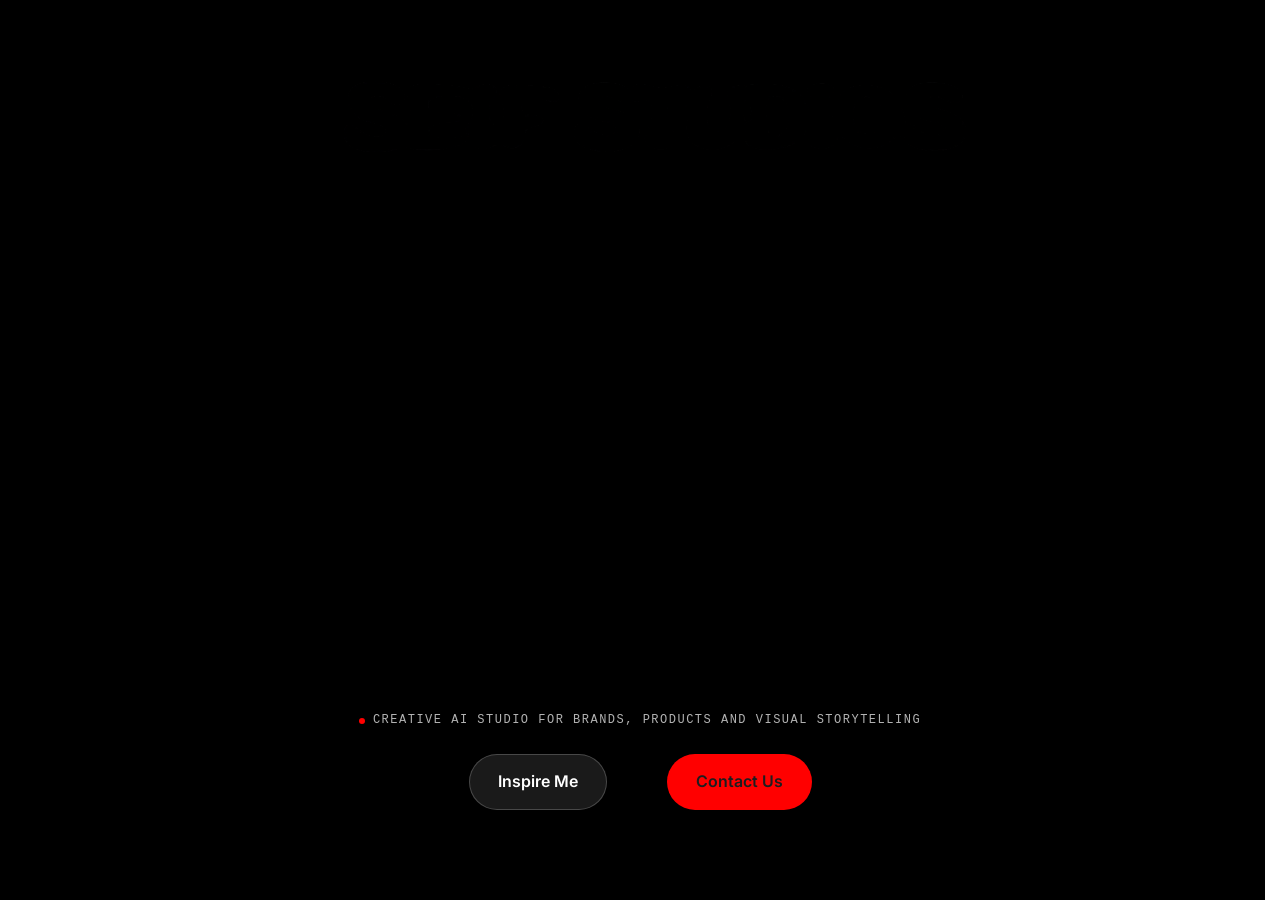
==== commit 766975c1: "New logo" ====
--- a/index.html
+++ b/index.html
@@ -11,7 +11,7 @@
   <link
     href="https://fonts.googleapis.com/css2?family=Inter:ital,opsz,wght@0,14..32,100..900;1,14..32,100..900&display=swap"
     rel="stylesheet" />
-  <link rel="icon" href="assets/Logo/logoSSnoBG.png" type="image/png" />
+  <link rel="icon" href="assets/Logo/logo3.2.png" type="image/png" />
   <link rel="stylesheet" href="style.css" />
 </head>
 
@@ -26,7 +26,7 @@
     <div class="hero-carousel" id="heroCarousel">
       <div class="hc-slide active" data-index="0">
         <video muted playsinline autoplay loop>
-          <source src="assets/Video/morfing.mp4" type="video/mp4">
+          <source src="assets/Video/Main/morfing.mp4" type="video/mp4">
         </video>
       </div>
 
@@ -38,12 +38,12 @@
       <div class="hero-eyebrow">
         <span class="dot"></span>
         <div>
-          High-end AI visuals and cinematic content
+          Creative AI Studio for Brands, Products and Visual Storytelling
         </div>
       </div>
       <div class="hero-actions" style="gap: 60px">
-        <a href="portfolio.html" class="btn-ghost-white">Inspire Me</a>
-        <a href="contact.html" class="btn-primary">Contact Us →</a>
+        <a href="solutions.html" class="btn-ghost-white">Inspire Me</a>
+        <a href="contact.html" class="btn-primary">Contact Us</a>
       </div>
     </div>
 
--- a/style.css
+++ b/style.css
@@ -20,12 +20,13 @@
   --gray-300: #a1a1a6;
   --gray-500: #6e6e73;
   --gray-700: #1d1d1f;
-  --accent: #9bec10;
-  --accent-hover: #88ff00;
+  --accent: #ff0000;
+  --accent-hover: #dc0000;
 
   /* Typography */
   --font-sans: 'Inter', -apple-system, BlinkMacSystemFont, 'SF Pro Display', sans-serif;
   --font-mono: 'SF Mono', 'Menlo', 'Monaco', 'Courier New', monospace;
+  --font-dossis: 'Dossis Ele', -apple-system, BlinkMacSystemFont, 'SF Pro Display', sans-serif;
 
   --fs-sm: 0.75rem;
   --fs-base: 1rem;
@@ -161,7 +162,7 @@
   top: 0;
   left: 0;
   right: 0;
-  z-index: 200;
+  z-index: 500;
   padding: 0;
   /* Remove padding to allow nav background to touch edges */
   display: flex;
@@ -205,6 +206,7 @@
 }
 
 .nav-logo {
+
   display: flex;
   align-items: center;
   justify-content: center;
@@ -214,6 +216,14 @@
   /* Re-enable clicks for the logo text itself */
 }
 
+.nav-logo-img {
+  width: 750px;
+  max-width: 90%;
+  height: auto;
+  display: block;
+  margin: 0 auto;
+}
+
 .nav-logo-text {
   display: flex;
   margin-top: 10px;
@@ -224,14 +234,15 @@
 }
 
 .nav-logo-name {
-  font-size: 10rem;
+  font-size: 12rem;
+
   /* 2x increase */
-  font-weight: 800;
+  font-weight: 900;
   color: var(--white);
-  margin-left: 35px;
+  margin-left: 0px;
   margin-top: -30px;
   /* White for visibility on video */
-  letter-spacing: 45px;
+  letter-spacing: 15px;
   text-transform: uppercase;
 }
 
@@ -240,66 +251,79 @@
 }
 
 .nav-logo-sub {
-  font-size: 4rem;
-
-  font-weight: 800;
-
+  font-size: 3.5rem;
+  font-family: var(--font-dossis);
+  font-weight: 600;
+  display: inline-block;
+  transform: scaleY(1.1);
   color: var(--accent);
-  letter-spacing: 32px;
+  letter-spacing: 36px;
   text-transform: uppercase;
-  margin-top: 1px;
-  margin-left: 45px;
+  margin-top: 0px;
+  margin-left: 10px;
 }
 
 .nav-links {
   display: flex;
   align-items: center;
   font-weight: 400;
-  gap: 15px;
+  gap: 23px;
   /* Reduced gap to account for increased link padding */
   list-style: none;
 }
 
 .nav-links a {
   text-decoration: none;
-  color: rgba(35, 35, 35, 0.301);
-  font-size: var(--fs-base);
+  color: rgba(0, 0, 0, 0.6);
+  font-size: var(--fs-lg);
   font-weight: 500;
   transition: all 0.2s;
-  padding: 10px 15px;
+  padding: 10px 6px;
   /* Increased hover hitbox */
   border-radius: 4px;
 }
 
+body.subpage .nav-links a {
+  color: rgba(255, 255, 255, 0.7);
+}
+
+
 .home .nav-links a {
   color: var(--black);
 }
 
 .nav-links a:hover,
-.nav-links a.active {
+.nav-links a.active,
+body.subpage .nav-links a:hover,
+body.subpage .nav-links a.active {
   color: var(--accent);
   opacity: 1;
-  text-shadow:
-    -1px -1px 0 #1b1b1b2f,
-    1px -1px 0 #18181843,
-    -1px 1px 0 #1a1a1a3f,
-    1px 1px 0 #1c1c1c62;
 }
 
 .nav-sub-logo {
   position: absolute;
-  left: 40px;
+  left: 20px;
   top: 50%;
   transform: translateY(-50%);
   display: flex;
   align-items: center;
   text-decoration: none;
-  font-weight: 700;
-  color: #fff;
-  font-size: 1.2rem;
-  letter-spacing: -1px;
-  text-transform: uppercase;
-}
+  transition: opacity 0.2s;
+
+}
+
+.nav-sub-logo:hover {
+  opacity: 0.8;
+}
+
+.nav-sub-logo img {
+  height: 27px;
+  width: auto;
+  display: block;
+}
+
+/* Removed body.subpage .nav-sub-logo color rule as it's now an image */
+
 
 
 
@@ -343,19 +367,28 @@
   display: none;
 }
 
-@media (max-width: 900px) {
+@media (max-width: 850px) {
   .nav-logo-name {
-    font-size: 3.5rem;
-    margin-top: 20px;
+    font-size: 9rem;
+    margin-top: 10px;
+    letter-spacing: 8px;
   }
 
   .nav-logo-sub {
-    font-size: 1.4rem;
-    letter-spacing: 2.2px;
-  }
-}
-
-@media (max-width: 680px) {
+    font-size: 2.2rem;
+    letter-spacing: 30px;
+    margin-left: 10px;
+  }
+}
+
+/* Hide hero logo when menu is open */
+body.menu-open .logo-wrap {
+  opacity: 0 !important;
+  visibility: hidden;
+  pointer-events: none;
+}
+
+@media (max-width: 850px) {
   .nav-links {
     display: none;
   }
@@ -368,48 +401,63 @@
   .menu-toggle {
     display: flex;
     flex-direction: column;
-    gap: 5px;
+    justify-content: center;
+    gap: 6px;
     cursor: pointer;
-    z-index: 300;
+    z-index: 301;
     pointer-events: auto;
-    position: fixed;
-    top: 22px;
-    right: 24px;
+    position: relative;
+    top: auto;
+    right: auto;
+    margin-right: -10px;
+    width: 32px;
+    height: 32px;
   }
 
   .menu-toggle span {
-    width: 28px;
-    height: 2px;
+    width: 32px;
+    height: 3px;
     background: var(--white);
-    transition: all 0.3s ease;
+    transition: all 0.3s cubic-bezier(0.4, 0, 0.2, 1);
+    border-radius: 4px;
+    display: block;
   }
 
   /* Transform into X when open */
   body.menu-open .menu-toggle span:nth-child(1) {
-    transform: translateY(7px) rotate(45deg);
+    transform: translateY(9px) rotate(45deg);
   }
 
   body.menu-open .menu-toggle span:nth-child(2) {
     opacity: 0;
+    transform: translateX(10px);
   }
 
   body.menu-open .menu-toggle span:nth-child(3) {
-    transform: translateY(-7px) rotate(-45deg);
+    transform: translateY(-9px) rotate(-45deg);
   }
 
   .nav-sub-logo {
     position: relative;
-    left: 24px;
+    left: 0;
     top: auto;
     transform: none;
-    font-size: 1.1rem;
-  }
-
-
+  }
+
+  .nav-sub-logo img {
+    height: 40px;
+  }
 
   nav {
     padding: 12px 24px;
+    display: flex;
+    align-items: center;
     justify-content: space-between;
+    height: 75px;
+  }
+
+  .home nav {
+    justify-content: flex-end;
   }
 
   .dot {
@@ -934,7 +982,7 @@
   gap: 3px;
 }
 
-@media (max-width: 768px) {
+@media (max-width: 850px) {
   .gallery-grid {
     grid-template-columns: repeat(2, 1fr);
   }
@@ -1003,7 +1051,7 @@
   /* Center items vertically if they have different heights */
 }
 
-@media (max-width: 768px) {
+@media (max-width: 850px) {
   .video-grid {
     grid-template-columns: 1fr;
   }
@@ -1167,9 +1215,114 @@
   font-weight: 500;
 }
 
+/* ─── NEW CONTACT PAGE STYLES ─── */
+/* ─── MINIMALISTIC CONTACT STYLES ─── */
+.contact-minimal {
+  max-width: 800px;
+  margin: 0 auto;
+  text-align: center;
+}
+
+.contact-header {
+  margin-bottom: 10px;
+}
+
+.contact-header .section-title {
+  font-size: clamp(3rem, 10vw, 6rem);
+  letter-spacing: -4px;
+  line-height: 0.9;
+}
+
+.email-copy-wrap {
+  margin-bottom: 100px;
+}
+
+.big-contact-text {
+  font-size: clamp(1.8rem, 6vw, 4rem);
+  font-weight: 700;
+  color: var(--gray-700);
+  letter-spacing: -2px;
+  cursor: text;
+  user-select: all;
+  /* Makes it easy to click and copy the whole thing */
+}
+
+.contact-methods {
+  display: flex;
+  align-items: center;
+  justify-content: center;
+  gap: 24px;
+  margin-top: 10px;
+}
+
+.copy-note {
+  font-size: var(--fs-sm);
+  font-family: var(--font-mono);
+  color: var(--gray-300);
+  text-transform: uppercase;
+  letter-spacing: 1px;
+}
+
+.contact-footer-info {
+  display: flex;
+  justify-content: space-between;
+  align-items: flex-end;
+  border-top: 1px solid var(--gray-100);
+  padding-top: 40px;
+  gap: 40px;
+}
+
+.social-links-minimal {
+  display: flex;
+  gap: 24px;
+}
+
+.about-location {
+  margin-top: 0 !important;
+  font-size: 0.85rem !important;
+  color: var(--gray-300) !important;
+  text-align: right;
+}
+
+@media (max-width: 680px) {
+  .contact-footer-info {
+    flex-direction: column;
+    align-items: flex-start;
+    gap: 32px;
+  }
+
+  .about-location {
+    text-align: left;
+  }
+}
+
 /* ════════════════════════════════════
    FOOTER (shared)
 ════════════════════════════════════ */
+/* ─── SOCIAL ICON STYLES ─── */
+.social-icon-link {
+  display: inline-block;
+  transition: transform 0.2s, opacity 0.2s;
+}
+
+.social-icon-link:hover {
+  transform: translateY(-2px);
+  opacity: 0.8;
+}
+
+.social-icon {
+  width: 28px;
+  height: 28px;
+  filter: grayscale(1) invert(0);
+  /* Black by default */
+  opacity: 0.7;
+  transition: opacity 0.2s;
+}
+
+.social-icon-link:hover .social-icon {
+  opacity: 1;
+}
+
 footer {
   background: var(--black);
   padding: 10px 10px;
@@ -1368,6 +1521,7 @@
   border: 1px solid var(--gray-100);
   border-radius: 980px;
   padding: 5px 14px;
+  padding-top: 2px;
 }
 
 @media (max-width: 600px) {
@@ -1447,7 +1601,7 @@
   gap: 2px;
 }
 
-@media (max-width: 768px) {
+@media (max-width: 850px) {
   .tools-grid {
     grid-template-columns: repeat(2, 1fr);
   }
@@ -1595,8 +1749,200 @@
 /* ════════════════════════════════════
    RESPONSIVE HELPERS
 ════════════════════════════════════ */
-@media (max-width: 600px) {
+@media (max-width: 1024px) {
   footer {
-    padding: 40px 24px 28px;
-  }
+    padding: 20px 20px 16px;
+  }
+
+  .footer-top {
+    flex-direction: column;
+    text-align: center;
+    gap: 16px;
+  }
+
+  .footer-brand {
+    max-width: 100%;
+  }
+
+  .footer-brand p {
+    margin-bottom: 0;
+  }
+
+  .footer-links {
+    justify-content: center;
+    gap: 16px;
+    margin-bottom: 4px;
+  }
+}
+
+/* ── Portfolio Page Spacing ── */
+body.portfolio main {
+  padding-top: 240px;
+  /* Show "Our Work" below the giant logo on desktop */
+}
+
+body.portfolio main>.section-eyebrow {
+  padding-left: 24px;
+  /* Align with sections gutter on desktop */
+  max-width: var(--container-max);
+  margin-left: auto;
+  margin-right: auto;
+}
+
+/* ── Mobile section spacing — portfolio page only ── */
+@media (max-width: 850px) {
+
+  /* Clear fixed mobile nav (75px) */
+  body.portfolio main {
+    padding-top: 96px;
+  }
+
+  /* Compact vertical spacing — scoped to portfolio only.
+     !important overrides the inline style="padding-top:140px" on each section */
+  body.portfolio main section {
+    padding-top: 24px !important;
+    padding-bottom: 24px !important;
+    padding-left: 20px;
+    padding-right: 20px;
+  }
+
+  /* Align eyebrow with section content on mobile */
+  body.portfolio main>.section-eyebrow {
+    padding-left: 20px;
+    margin-left: 0;
+  }
+
+  /* Tighten gallery header gap */
+  body.portfolio .gallery-header {
+    margin-bottom: 18px;
+  }
+
+  /* Eyebrow "Our Work" sits in main padding area — zero extra gap */
+  body.portfolio main>.section-eyebrow {
+    margin-bottom: 0;
+  }
+}
+
+/* ════════════════════════════════════
+   MOBILE SWIPE CAROUSEL (portfolio)
+════════════════════════════════════ */
+@media (max-width: 850px) {
+
+  /* Hide the desktop grid on mobile */
+  .gallery-grid,
+  .video-grid {
+    display: none !important;
+  }
+
+  /* Wrapper injected by JS around each grid */
+  .mob-swiper {
+    position: relative;
+    width: 100%;
+    overflow: hidden;
+    border-radius: 0;
+    touch-action: pan-y;
+    /* allow vertical scroll, capture horizontal */
+    user-select: none;
+    -webkit-user-select: none;
+  }
+
+  /* The sliding track */
+  .mob-swiper-track {
+    display: flex;
+    transition: transform 0.42s cubic-bezier(0.4, 0, 0.2, 1);
+    will-change: transform;
+  }
+
+  /* Each slide */
+  .mob-swiper-slide {
+    flex: 0 0 100%;
+    width: 100%;
+    position: relative;
+    overflow: hidden;
+    background: #0a0a0a;
+  }
+
+  /* Portrait (9:16) slide */
+  .mob-swiper-slide.is-portrait {
+    aspect-ratio: 9 / 16;
+  }
+
+  /* Landscape (16:9) slide */
+  .mob-swiper-slide.is-landscape {
+    aspect-ratio: 16 / 9;
+  }
+
+  /* Fill the slide */
+  .mob-swiper-slide img,
+  .mob-swiper-slide video {
+    width: 100%;
+    height: 100%;
+    object-fit: cover;
+    display: block;
+  }
+
+  /* Label always visible at bottom */
+  .mob-swiper-label {
+    position: absolute;
+    bottom: 0;
+    left: 0;
+    right: 0;
+    padding: 40px 20px 18px;
+    background: linear-gradient(to top, rgba(0, 0, 0, 0.72) 0%, transparent 100%);
+    color: #fff;
+    font-size: 0.68rem;
+    font-family: var(--font-mono);
+    font-weight: 500;
+    letter-spacing: 1.5px;
+    text-transform: uppercase;
+    pointer-events: none;
+  }
+
+  /* ── Arrow buttons ── */
+  .mob-swiper-btn {
+    position: absolute;
+    top: 50%;
+    transform: translateY(-50%);
+    z-index: 10;
+    width: 38px;
+    height: 38px;
+    border-radius: 50%;
+    background: rgba(0, 0, 0, 0.55);
+    backdrop-filter: blur(8px);
+    -webkit-backdrop-filter: blur(8px);
+    border: 1px solid rgba(255, 255, 255, 0.14);
+    color: #fff;
+    font-size: 1rem;
+    display: flex;
+    align-items: center;
+    justify-content: center;
+    cursor: pointer;
+    transition: background 0.2s, transform 0.2s;
+    -webkit-tap-highlight-color: transparent;
+  }
+
+  .mob-swiper-btn:active {
+    background: rgba(0, 0, 0, 0.8);
+    transform: translateY(-50%) scale(0.93);
+  }
+
+  .mob-swiper-btn.prev {
+    left: 12px;
+  }
+
+  .mob-swiper-btn.next {
+    right: 12px;
+  }
+
+  .mob-swiper-btn svg {
+    width: 14px;
+    height: 14px;
+    stroke: #fff;
+    stroke-width: 2.5;
+    fill: none;
+    stroke-linecap: round;
+    stroke-linejoin: round;
+  }
+
+  /* dots and counter removed — arrows only */
 }
